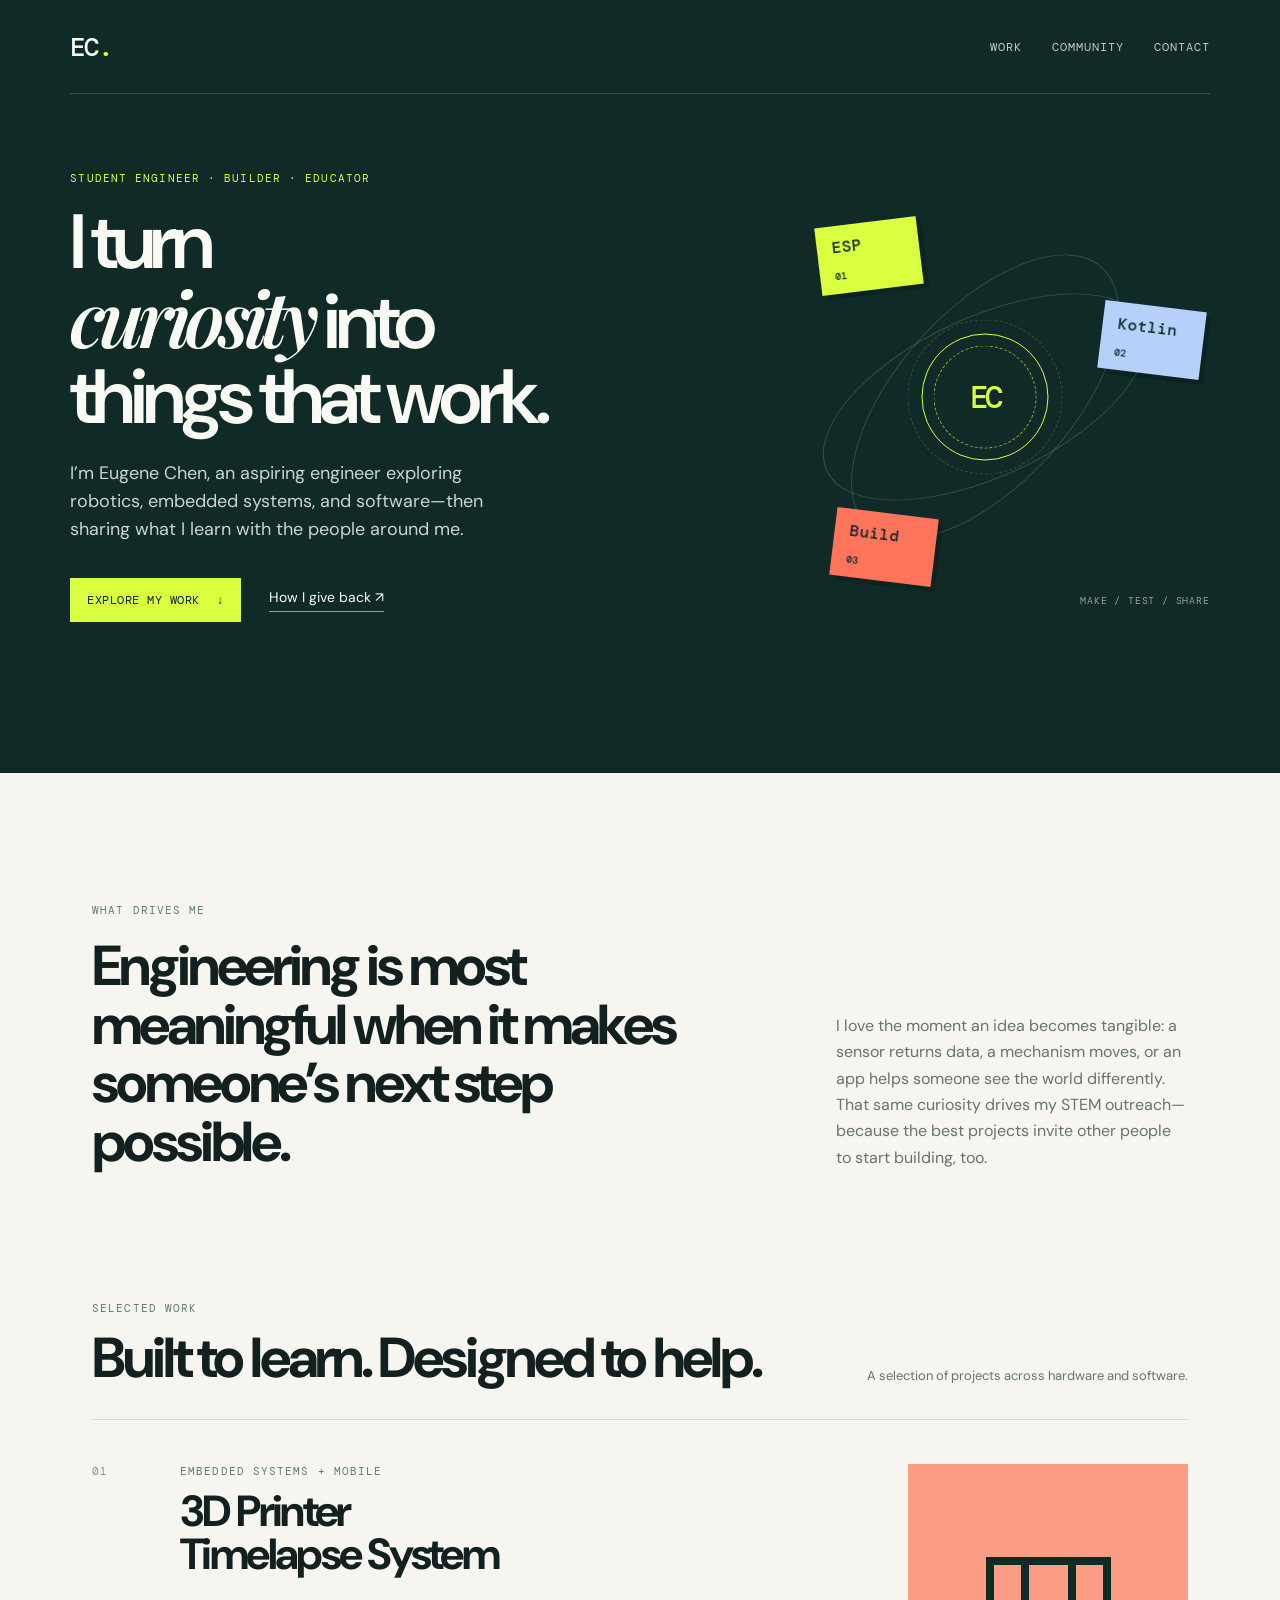
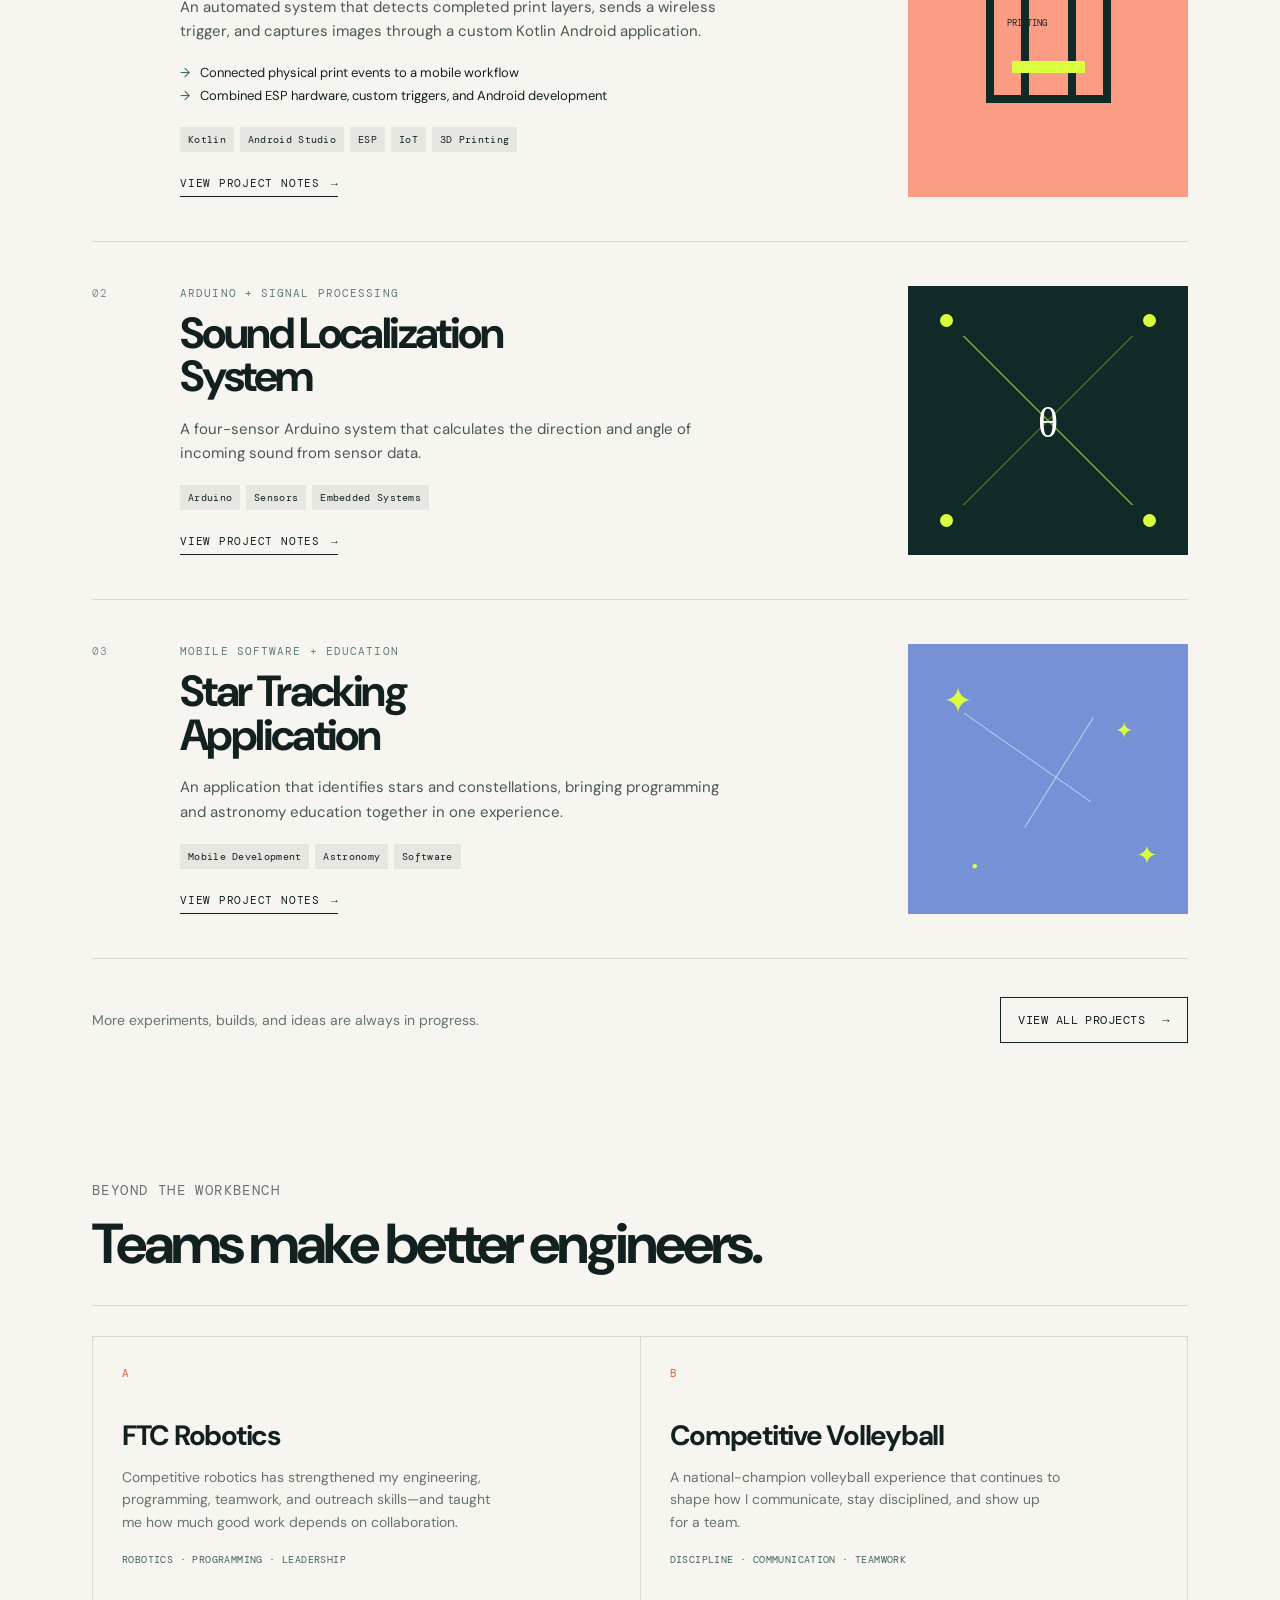
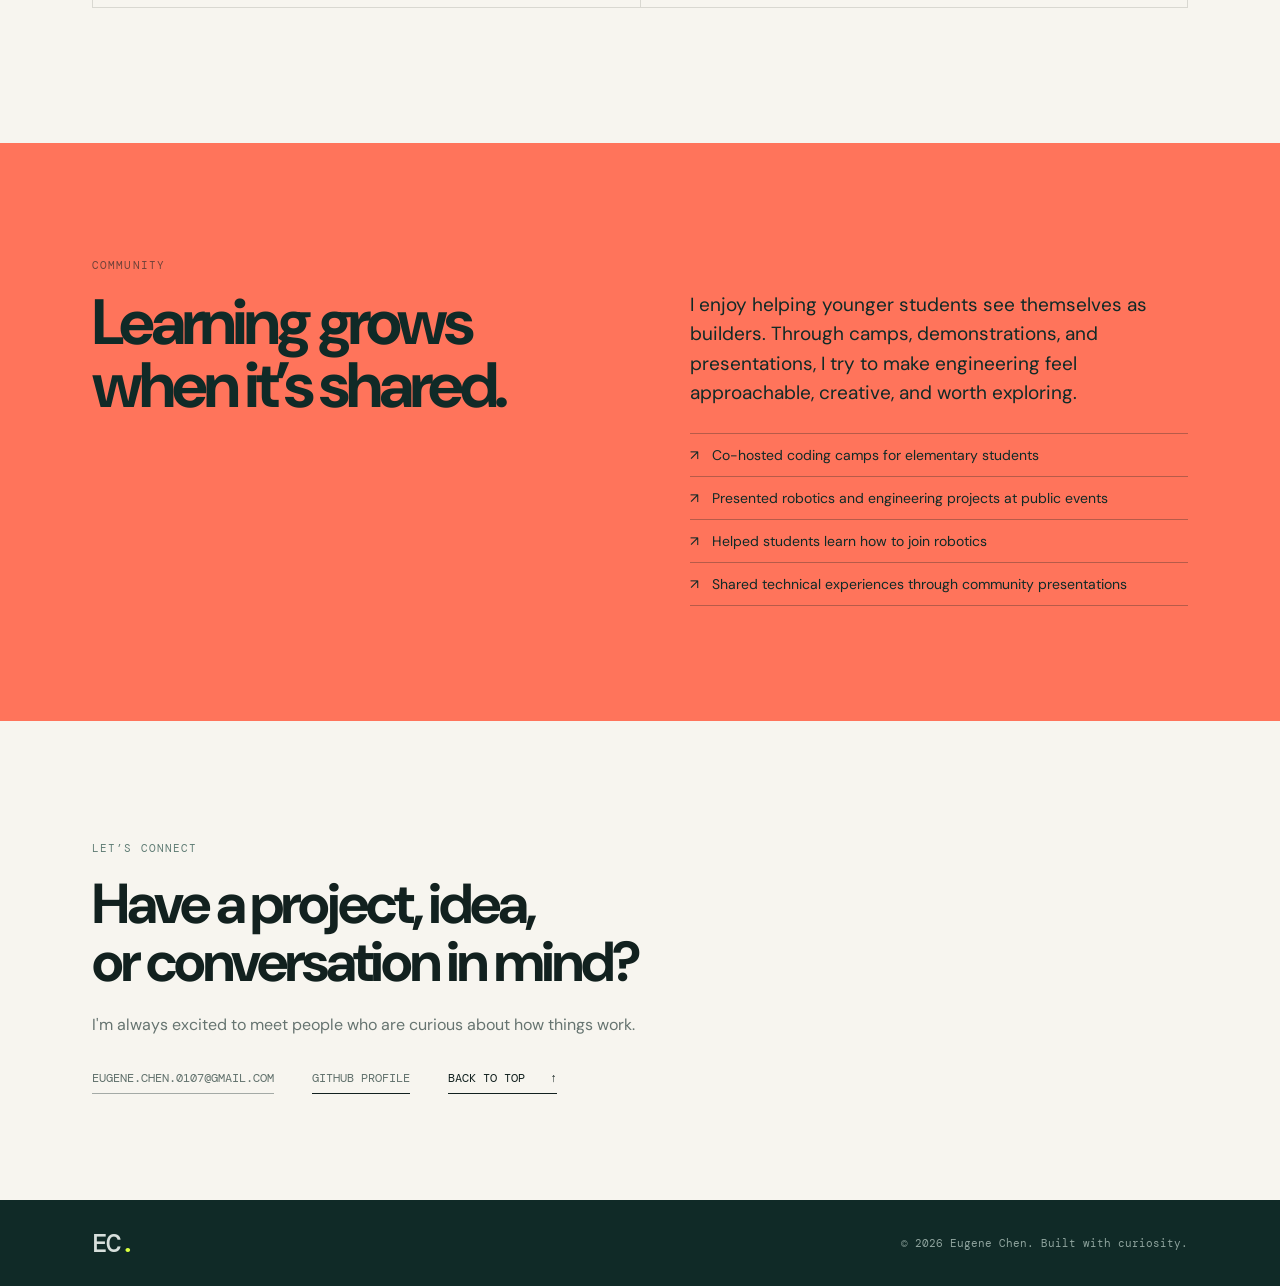
==== index.html @ a7173c57 "Initial Commit" ====
<!DOCTYPE html>
<html lang="en">
<head>
  <meta charset="UTF-8">
  <meta name="viewport" content="width=device-width, initial-scale=1.0">
  <meta name="description" content="Eugene Chen is a student engineer building at the intersection of robotics, embedded systems, and education.">
  <title>Eugene Chen — Student Engineer</title>
  <link rel="stylesheet" href="style.css">
</head>
<body>
  <div class="scroll-progress" aria-hidden="true"></div>
  <div class="site-shell">
    <header class="hero" id="top">
      <nav class="nav" aria-label="Primary navigation">
        <a class="wordmark" href="#top" aria-label="Eugene Chen home">EC<span>.</span></a>
        <div class="nav-links">
          <a href="#work">Work</a>
          <a href="#community">Community</a>
          <a href="#contact">Contact</a>
        </div>
      </nav>

      <div class="hero-grid">
        <div class="hero-copy">
          <p class="eyebrow">Student engineer · Builder · Educator</p>
          <h1>I turn<br><em>curiosity</em> into<br>things that work.</h1>
          <p class="intro">I’m Eugene Chen, an aspiring engineer exploring robotics, embedded systems, and software—then sharing what I learn with the people around me.</p>
          <div class="hero-actions">
            <a class="button button-primary" href="#work">Explore my work <span aria-hidden="true">↓</span></a>
            <a class="text-link" href="#community">How I give back <span aria-hidden="true">↗</span></a>
          </div>
        </div>
        <div class="hero-art" aria-hidden="true">
          <div class="orbit orbit-one"></div><div class="orbit orbit-two"></div>
          <div class="art-card card-a">ESP<br><small>01</small></div>
          <div class="art-card card-b">Kotlin<br><small>02</small></div>
          <div class="art-card card-c">Build<br><small>03</small></div>
          <div class="art-core"><span>EC</span></div>
          <p class="art-label">MAKE / TEST / SHARE</p>
        </div>
      </div>
    </header>

    <main>
      <section class="statement section-wrap">
        <p class="section-kicker">What drives me</p>
        <div class="statement-grid">
          <h2>Engineering is most meaningful when it makes someone’s next step possible.</h2>
          <p>I love the moment an idea becomes tangible: a sensor returns data, a mechanism moves, or an app helps someone see the world differently. That same curiosity drives my STEM outreach—because the best projects invite other people to start building, too.</p>
        </div>
      </section>

      <section class="work section-wrap" id="work">
        <div class="section-heading">
          <div><p class="section-kicker">Selected work</p><h2>Built to learn. Designed to help.</h2></div>
          <p class="section-note">A selection of projects across hardware and software.</p>
        </div>

        <div class="project-list">
          <article class="project project-featured">
            <div class="project-number">01</div>
            <div class="project-content">
              <p class="project-type">Embedded systems + mobile</p>
              <h3>3D Printer<br>Timelapse System</h3>
              <p class="project-description">An automated system that detects completed print layers, sends a wireless trigger, and captures images through a custom Kotlin Android application.</p>
              <ul class="project-points">
                <li>Connected physical print events to a mobile workflow</li>
                <li>Combined ESP hardware, custom triggers, and Android development</li>
              </ul>
              <div class="tags"><span>Kotlin</span><span>Android Studio</span><span>ESP</span><span>IoT</span><span>3D Printing</span></div>
              <a class="project-link" href="printer-timelapse.html">View project notes <span aria-hidden="true">→</span></a>
            </div>
            <div class="project-visual printer-visual" aria-hidden="true"><div class="printer-frame"><i></i><i></i><b></b><span>PRINTING</span></div></div>
          </article>

          <article class="project project-split">
            <div class="project-number">02</div>
            <div class="project-content">
              <p class="project-type">Arduino + signal processing</p>
              <h3>Sound Localization<br>System</h3>
              <p class="project-description">A four-sensor Arduino system that calculates the direction and angle of incoming sound from sensor data.</p>
              <div class="tags"><span>Arduino</span><span>Sensors</span><span>Embedded Systems</span></div>
              <a class="project-link" href="sound-localization.html">View project notes <span aria-hidden="true">→</span></a>
            </div>
            <div class="project-visual sound-visual" aria-hidden="true"><div class="sound-dot d1"></div><div class="sound-dot d2"></div><div class="sound-dot d3"></div><div class="sound-dot d4"></div><div class="sound-lines"></div><b>θ</b></div>
          </article>

          <article class="project project-split">
            <div class="project-number">03</div>
            <div class="project-content">
              <p class="project-type">Mobile software + education</p>
              <h3>Star Tracking<br>Application</h3>
              <p class="project-description">An application that identifies stars and constellations, bringing programming and astronomy education together in one experience.</p>
              <div class="tags"><span>Mobile Development</span><span>Astronomy</span><span>Software</span></div>
              <a class="project-link" href="star-tracking.html">View project notes <span aria-hidden="true">→</span></a>
            </div>
            <div class="project-visual star-visual" aria-hidden="true"><span>✦</span><span>✦</span><span>·</span><span>✦</span><i></i><i></i></div>
          </article>
        </div>
        <div class="projects-cta">
          <p>More experiments, builds, and ideas are always in progress.</p>
          <a class="button button-outline" href="projects.html">View all projects <span aria-hidden="true">→</span></a>
        </div>
      </section>

      <section class="experience section-wrap">
        <div class="section-heading"><div><p class="section-kicker">Beyond the workbench</p><h2>Teams make better engineers.</h2></div></div>
        <div class="experience-grid">
          <article><p class="experience-index">A</p><h3>FTC Robotics</h3><p>Competitive robotics has strengthened my engineering, programming, teamwork, and outreach skills—and taught me how much good work depends on collaboration.</p><span>Robotics · Programming · Leadership</span></article>
          <article><p class="experience-index">B</p><h3>Competitive Volleyball</h3><p>A national-champion volleyball experience that continues to shape how I communicate, stay disciplined, and show up for a team.</p><span>Discipline · Communication · Teamwork</span></article>
        </div>
      </section>

      <section class="community" id="community">
        <div class="section-wrap community-grid">
          <div><p class="section-kicker light">Community</p><h2>Learning grows<br>when it’s shared.</h2></div>
          <div class="community-copy"><p>I enjoy helping younger students see themselves as builders. Through camps, demonstrations, and presentations, I try to make engineering feel approachable, creative, and worth exploring.</p><ul>
            <li>Co-hosted coding camps for elementary students</li>
            <li>Presented robotics and engineering projects at public events</li>
            <li>Helped students learn how to join robotics</li>
            <li>Shared technical experiences through community presentations</li></ul></div>
        </div>
      </section>

      <section class="contact section-wrap" id="contact">
        <p class="section-kicker">Let’s connect</p>
        <h2>Have a project, idea,<br>or conversation in mind?</h2>
        <p>I'm always excited to meet people who are curious about how things work.</p>
        <!-- <div class="contact-links"><span class="contact-pending">eugene.chen.0107@gmail.com</span><span class="contact-pending"><a href="https://github.com/eugene-chen-0107" target="_blank" rel="noopener noreferrer">GitHub Profile</a></span><a href="#top">Back to top <span>↑</span></a></div> -->
         <div class="contact-links"><span class="contact-pending">eugene.chen.0107@gmail.com</span><span class="contact-pending"><a href="https://github.com/eugene-chen-0107" target="_blank" rel="noopener noreferrer">GitHub Profile</a></span><a href="#top">Back to top <span>↑</span></a></div>
        <!-- <p class="contact-note">Add your email address and GitHub links here before publishing.</p> -->
      </section>
    </main>
    <footer><a class="wordmark" href="#top">EC<span>.</span></a><p>© 2026 Eugene Chen. Built with curiosity.</p></footer>
  </div>
  <script>
    (() => {
      const reducedMotion = window.matchMedia('(prefers-reduced-motion: reduce)');
      const revealTargets = document.querySelectorAll('.statement-grid, .section-heading, .project, .experience-grid article, .community-grid, .contact');

      revealTargets.forEach((element, index) => {
        element.classList.add('reveal');
        element.style.setProperty('--reveal-delay', `${Math.min(index % 3, 2) * 85}ms`);
      });

      const revealAll = () => revealTargets.forEach(element => element.classList.add('is-visible'));
      if (reducedMotion.matches || !('IntersectionObserver' in window)) {
        revealAll();
      } else {
        const observer = new IntersectionObserver((entries, currentObserver) => {
          entries.forEach(entry => {
            if (entry.isIntersecting) {
              entry.target.classList.add('is-visible');
              currentObserver.unobserve(entry.target);
            }
          });
        }, { threshold: 0.12, rootMargin: '0px 0px -40px' });
        revealTargets.forEach(element => observer.observe(element));
      }

      const progress = document.querySelector('.scroll-progress');
      const updateProgress = () => {
        const scrollable = document.documentElement.scrollHeight - window.innerHeight;
        progress.style.transform = `scaleX(${scrollable > 0 ? window.scrollY / scrollable : 0})`;
      };
      updateProgress();
      window.addEventListener('scroll', updateProgress, { passive: true });
      window.addEventListener('resize', updateProgress);
    })();
  </script>
</body>
</html>
---- style.css ----
@import url('https://fonts.googleapis.com/css2?family=DM+Mono:wght@400;500&family=DM+Sans:opsz,wght@9..40,400;9..40,500;9..40,600;9..40,700&family=Playfair+Display:ital,wght@0,600;0,700;1,600;1,700&display=swap');

:root { --ink:#12211f; --muted:#667470; --paper:#f7f5ef; --acid:#d9ff3f; --coral:#ff745b; --line:#d9d8d1; --dark:#102a27; --sans:'DM Sans',Arial,sans-serif; --mono:'DM Mono',monospace; --serif:'Playfair Display',Georgia,serif; }
* { box-sizing:border-box; } html { scroll-behavior:smooth; } body { margin:0; background:var(--paper); color:var(--ink); font-family:var(--sans); } a { color:inherit; text-decoration:none; } ::selection { background:var(--acid); color:var(--dark); }
.section-wrap { max-width:1160px; margin:0 auto; padding-left:32px; padding-right:32px; } .hero { min-height:720px; padding:0 5.5vw 74px; background:var(--dark); color:#f9faf4; overflow:hidden; } .nav { height:94px; display:flex; align-items:center; justify-content:space-between; max-width:1340px; margin:auto; border-bottom:1px solid rgba(255,255,255,.18); } .wordmark { font:500 26px var(--mono); letter-spacing:-2px; } .wordmark span { color:var(--acid); } .nav-links { display:flex; gap:30px; font:12px var(--mono); text-transform:uppercase; letter-spacing:.08em; } .nav-links a { opacity:.76; transition:opacity .2s; } .nav-links a:hover { opacity:1; }
.hero-grid { max-width:1160px; margin:0 auto; display:grid; grid-template-columns:1.08fr .92fr; align-items:center; min-height:605px; gap:30px; }.eyebrow,.section-kicker,.project-type { font:11px var(--mono); letter-spacing:.1em; text-transform:uppercase; color:#607d75; margin:0 0 20px; } .hero .eyebrow { color:var(--acid); } h1,h2,h3,p { margin-top:0; } h1 { font-size:clamp(55px,6vw,87px); line-height:.97; letter-spacing:-.065em; margin:0 0 26px; font-weight:600; } h1 em { font-family:var(--serif); font-weight:600; letter-spacing:-.08em; } .intro { max-width:465px; font-size:18px; line-height:1.55; color:#cbd5d1; } .hero-actions { display:flex; align-items:center; gap:28px; margin-top:34px; }.button { display:inline-flex; align-items:center; gap:17px; padding:14px 17px; font:12px var(--mono); text-transform:uppercase; letter-spacing:.04em; }.button-primary { color:var(--dark); background:var(--acid); }.text-link { font-size:14px; border-bottom:1px solid rgba(255,255,255,.55); padding-bottom:5px; }
.hero-art { height:440px; position:relative; max-width:450px; width:100%; margin-left:auto; }.art-core { position:absolute; left:50%; top:50%; width:127px; height:127px; transform:translate(-50%,-50%); border:1px solid var(--acid); display:grid; place-items:center; border-radius:50%; background:var(--dark); z-index:2; }.art-core:before,.art-core:after { content:''; position:absolute; border-radius:50%; inset:11px; border:1px dashed rgba(217,255,63,.65); }.art-core:after { inset:-15px; border-color:rgba(217,255,63,.2); }.art-core span { color:var(--acid); font:500 31px var(--mono); letter-spacing:-4px; }.orbit { position:absolute; left:50%; top:50%; border:1px solid rgba(255,255,255,.16); border-radius:50%; transform:translate(-50%,-50%) rotate(-25deg); }.orbit-one { width:350px; height:160px; }.orbit-two { width:175px; height:350px; transform:translate(-50%,-50%) rotate(42deg); }.art-card { position:absolute; padding:14px 15px 12px; min-width:102px; color:var(--dark); font:500 16px var(--mono); line-height:1; box-shadow:5px 5px 0 rgba(0,0,0,.15); z-index:3; }.art-card small { display:block; font-size:10px; margin-top:16px; }.card-a { background:var(--acid); top:45px; left:58px; transform:rotate(-7deg); }.card-b { background:#b6d0fb; right:7px; top:129px; transform:rotate(7deg); }.card-c { background:var(--coral); left:73px; bottom:36px; transform:rotate(7deg); }.art-label { position:absolute; bottom:0; right:0; font:10px var(--mono); letter-spacing:.08em; color:#90a39e; }
.statement { padding-top:130px; padding-bottom:130px; }.statement-grid { display:grid; grid-template-columns:1.3fr .7fr; gap:90px; align-items:end; }.statement h2,.section-heading h2,.contact h2 { font-size:clamp(35px,4.4vw,59px); line-height:1.04; letter-spacing:-.055em; margin:0; }.statement-grid > p { margin:0; color:var(--muted); font-size:16px; line-height:1.65; }
.work { padding-bottom:136px; }.section-heading { display:flex; justify-content:space-between; align-items:end; gap:25px; padding-bottom:31px; border-bottom:1px solid var(--line); }.section-heading .section-kicker { margin-bottom:14px; }.section-note { margin:0 0 4px; font-size:13px; color:var(--muted); }.project-list { border-bottom:1px solid var(--line); }.project { display:grid; grid-template-columns:64px 1fr 280px; gap:24px; border-top:1px solid var(--line); padding:44px 0; }.project:first-child { border-top:0; }.project-number,.experience-index { font:11px var(--mono); color:#87928e; letter-spacing:.08em; }.project h3 { font-size:clamp(28px,3.4vw,45px); letter-spacing:-.06em; line-height:1; margin-bottom:18px; }.project-type { margin-bottom:12px; }.project-description { max-width:540px; color:#4a5954; font-size:15px; line-height:1.62; }.project-points { padding:0; list-style:none; font-size:13px; line-height:1.7; margin:19px 0; }.project-points li:before { content:'→'; color:#2f6a5c; margin-right:10px; }.tags { display:flex; flex-wrap:wrap; gap:6px; margin-top:20px; }.tags span { font:10px var(--mono); letter-spacing:.03em; padding:6px 8px; background:#e6e7e0; }.project-visual { min-height:220px; position:relative; overflow:hidden; background:#e3e5dc; }.printer-visual { background:#fb9d84; display:grid; place-items:center; }.printer-frame { height:146px; width:125px; border:8px solid var(--dark); position:relative; }.printer-frame i { position:absolute; top:-8px; width:8px; height:142px; background:var(--dark); }.printer-frame i:first-child { left:27px; }.printer-frame i:nth-child(2) { right:27px; }.printer-frame b { position:absolute; left:18px; right:18px; bottom:22px; height:12px; background:var(--acid); }.printer-frame span { position:absolute; top:52px; left:13px; font:9px var(--mono); color:var(--dark); }.sound-visual { background:var(--dark); }.sound-dot { position:absolute; width:13px; height:13px; border-radius:50%; background:var(--acid); }.d1{top:28px;left:32px}.d2{top:28px;right:32px}.d3{bottom:28px;left:32px}.d4{bottom:28px;right:32px}.sound-lines { position:absolute; inset:50px; background:linear-gradient(45deg,transparent 49.5%,rgba(217,255,63,.7) 50%,transparent 50.5%),linear-gradient(-45deg,transparent 49.5%,rgba(217,255,63,.35) 50%,transparent 50.5%); }.sound-visual b { position:absolute; inset:0; display:grid; place-items:center; font:42px var(--serif); color:#fff; }.star-visual { background:#7691d5; }.star-visual span { position:absolute; color:var(--acid); font:36px var(--serif); }.star-visual span:nth-child(1){top:30px;left:35px}.star-visual span:nth-child(2){top:70px;right:55px;font-size:22px}.star-visual span:nth-child(3){bottom:29px;left:62px}.star-visual span:nth-child(4){right:30px;bottom:43px;font-size:26px}.star-visual i { position:absolute; height:1px; background:rgba(255,255,255,.5); transform:rotate(35deg); width:155px; top:113px; left:42px; }.star-visual i:last-child{transform:rotate(-58deg);width:130px;top:128px;left:86px;}
.experience { padding-bottom:135px; }.experience-grid { display:grid; grid-template-columns:1fr 1fr; gap:1px; margin-top:30px; background:var(--line); border:1px solid var(--line); }.experience-grid article { background:var(--paper); min-height:270px; padding:29px; }.experience-index { color:#da624e; }.experience h3 { font-size:28px; letter-spacing:-.045em; margin:37px 0 12px; }.experience p:not(.experience-index) { font-size:14px; line-height:1.6; color:var(--muted); max-width:390px; }.experience-grid span { font:10px var(--mono); color:#47615a; text-transform:uppercase; letter-spacing:.04em; }
.project-link { display:inline-flex; align-items:center; gap:11px; margin-top:24px; padding-bottom:6px; border-bottom:1px solid var(--ink); font:11px var(--mono); letter-spacing:.07em; text-transform:uppercase; transition:color .2s ease,border-color .2s ease,gap .2s ease; }.project-link:hover { color:#2f6a5c; border-color:#2f6a5c; gap:16px; }
.projects-cta { padding:38px 0 0; display:flex; align-items:center; justify-content:space-between; gap:25px; }.projects-cta p { margin:0; color:var(--muted); font-size:14px; }.button-outline { color:var(--ink); border:1px solid var(--ink); transition:background-color .2s ease,color .2s ease,transform .2s ease; }.button-outline:hover { color:var(--dark); background:var(--acid); transform:translateY(-3px); }
.projects-hero { padding:0 5.5vw 74px; background:var(--dark); color:#f9faf4; }.projects-hero-copy { max-width:1160px; margin:0 auto; padding:105px 32px 42px; }.projects-hero-copy h1 { margin-bottom:24px; }.projects-hero-copy > p:last-child { max-width:500px; color:#cbd5d1; font-size:18px; line-height:1.55; }.projects-page { padding-top:100px; padding-bottom:120px; }.projects-page-heading { display:flex; justify-content:space-between; align-items:center; padding-bottom:24px; border-bottom:1px solid var(--line); }.projects-page-heading p { margin:0; font:11px var(--mono); color:var(--muted); text-transform:uppercase; letter-spacing:.07em; }.projects-page-heading .section-kicker { color:#607d75; }.archive-list { border-bottom:1px solid var(--line); }.archive-project { display:grid; grid-template-columns:64px 1fr auto; gap:24px; align-items:center; padding:35px 0; border-top:1px solid var(--line); transition:padding .2s ease; }.archive-project:first-child { border-top:0; }.archive-number { align-self:start; padding-top:3px; font:11px var(--mono); color:#87928e; }.archive-project .project-type { margin-bottom:9px; }.archive-project h2 { margin:0 0 9px; font-size:clamp(25px,3.2vw,40px); letter-spacing:-.055em; line-height:1.05; }.archive-project div > p:last-child { margin:0; color:var(--muted); font-size:14px; }.archive-arrow { font:30px var(--serif); transition:transform .2s ease; }.archive-project:hover { padding-left:10px; }.archive-project:hover .archive-arrow { transform:translateX(7px); }.projects-coming { margin-top:58px; padding:35px; background:var(--acid); max-width:560px; }.projects-coming .section-kicker { color:#35524b; margin-bottom:13px; }.projects-coming h2 { margin:0 0 12px; font-size:32px; letter-spacing:-.05em; }.projects-coming p:last-child { margin:0; color:#36514a; }
.case-study { max-width:1000px; padding-top:52px; padding-bottom:110px; }.back-link { display:inline-block; margin-bottom:80px; font:11px var(--mono); letter-spacing:.07em; text-transform:uppercase; color:#47615a; transition:transform .2s ease,color .2s ease; }.back-link:hover { color:var(--ink); transform:translateX(-4px); }.case-study h1 { max-width:800px; color:var(--dark); }.case-intro { max-width:640px; margin-bottom:46px; color:var(--muted); font-size:clamp(18px,2vw,23px); line-height:1.5; }.case-visual { min-height:330px; margin:0 0 92px; display:grid; place-items:center; overflow:hidden; position:relative; }.case-grid { display:grid; grid-template-columns:.8fr 1.2fr; gap:70px; padding:37px 0; border-top:1px solid var(--line); }.case-grid:last-of-type { border-bottom:1px solid var(--line); margin-bottom:26px; }.case-grid h2 { margin:0; font-size:clamp(27px,3vw,40px); line-height:1.04; letter-spacing:-.05em; }.case-grid p:last-child { margin:0; max-width:530px; color:var(--muted); font-size:16px; line-height:1.65; }
.community { background:var(--coral); color:var(--dark); padding:115px 0; }.community-grid { display:grid; grid-template-columns:1fr 1fr; gap:100px; }.light { color:#714239; }.community h2 { font-size:clamp(43px,5vw,67px); line-height:.98; letter-spacing:-.065em; margin:0; }.community-copy { padding-top:32px; }.community-copy > p { font-size:19px; line-height:1.55; margin-bottom:25px; }.community-copy ul { list-style:none; padding:0; margin:0; border-top:1px solid rgba(18,33,31,.3); }.community-copy li { padding:12px 0 12px 22px; position:relative; font-size:14px; border-bottom:1px solid rgba(18,33,31,.3); }.community-copy li:before { content:'↗'; position:absolute; left:0; }
.contact { padding-top:120px; padding-bottom:106px; }.contact h2 { margin:0 0 22px; }.contact > p:not(.section-kicker):not(.contact-note) { color:var(--muted); font-size:16px; }.contact-links { display:flex; gap:38px; margin-top:35px; }.contact-links a { font:12px var(--mono); text-transform:uppercase; border-bottom:1px solid var(--ink); padding-bottom:7px; }.contact-links span { margin-left:18px; }.contact-note { margin-top:45px !important; font:11px var(--mono); color:#8a918d !important; } footer { background:var(--dark); color:#d7dfdc; padding:26px max(32px,calc((100vw - 1096px)/2)); display:flex; justify-content:space-between; align-items:center; } footer p { margin:0; font:11px var(--mono); color:#8fa49e; }
 .contact-pending { font:12px var(--mono); text-transform:uppercase; color:#61716c; border-bottom:1px solid #a4aaa6; padding-bottom:7px; }.contact-links span.contact-pending { margin-left:0; }
@media (max-width:760px) { .hero { padding:0 24px 50px; min-height:0; }.nav { height:76px; }.nav-links { gap:15px; font-size:10px; }.hero-grid { grid-template-columns:1fr; padding-top:63px; }.hero-art { height:310px; max-width:355px; margin:10px auto 0; transform:scale(.82); transform-origin:top center; margin-bottom:-55px; }.statement,.work,.experience,.contact { padding-top:75px; padding-bottom:75px; }.section-wrap { padding-left:24px; padding-right:24px; }.statement-grid,.community-grid { grid-template-columns:1fr; gap:28px; }.section-heading { align-items:start; flex-direction:column; }.project { grid-template-columns:34px 1fr; padding:32px 0; gap:11px; }.project-visual { grid-column:2; min-height:175px; margin-top:5px; }.project h3 { font-size:35px; }.experience-grid { grid-template-columns:1fr; }.community { padding:76px 0; }.community-copy { padding-top:0; }.contact-links { gap:20px; flex-wrap:wrap; } footer { padding:22px 24px; }.intro { font-size:16px; } }
@media (max-width:760px) { .projects-cta { align-items:flex-start; flex-direction:column; }.projects-hero { padding:0 24px 48px; }.projects-hero-copy { padding:66px 0 16px; }.projects-page { padding-top:70px; padding-bottom:75px; }.archive-project { grid-template-columns:34px 1fr auto; gap:11px; padding:27px 0; }.archive-project h2 { font-size:28px; }.archive-arrow { font-size:24px; }.projects-coming { margin-top:42px; padding:27px; } }

/* Gentle movement and tactile feedback */
.scroll-progress { position:fixed; z-index:20; inset:0 auto auto 0; width:100%; height:3px; background:var(--acid); transform:scaleX(0); transform-origin:left; pointer-events:none; }
.reveal { opacity:0; transform:translateY(26px); transition:opacity .7s ease,transform .7s cubic-bezier(.22,1,.36,1); transition-delay:var(--reveal-delay,0ms); }.reveal.is-visible { opacity:1; transform:none; }
.hero-copy { animation:rise-in .8s cubic-bezier(.22,1,.36,1) both; }.hero-art { animation:rise-in .9s .12s cubic-bezier(.22,1,.36,1) both; }.art-core { animation:soft-pulse 4s ease-in-out infinite; }.orbit-one { animation:orbit-one-drift 12s linear infinite; }.orbit-two { animation:orbit-two-drift 16s linear infinite reverse; }
.button-primary,.project-visual,.experience-grid article,.community-copy li,.tags span,.project h3 { transition:transform .25s ease,box-shadow .25s ease,background-color .25s ease,color .25s ease; }.button-primary:hover { transform:translateY(-3px); box-shadow:5px 5px 0 rgba(217,255,63,.25); }.text-link:hover,.contact-links a:hover { color:var(--acid); border-color:var(--acid); }.project:hover .project-visual { transform:translateY(-5px) rotate(.6deg); box-shadow:8px 10px 0 rgba(18,33,31,.13); }.project:hover h3 { color:#2f6a5c; }.experience-grid article:hover { transform:translateY(-5px); box-shadow:0 11px 20px rgba(18,33,31,.08); position:relative; z-index:1; }.community-copy li:hover { padding-left:28px; background:rgba(255,255,255,.1); }.tags span:hover { background:var(--acid); transform:translateY(-2px); }
@keyframes rise-in { from { opacity:0; transform:translateY(22px); } to { opacity:1; transform:none; } } @keyframes soft-pulse { 50% { box-shadow:0 0 0 13px rgba(217,255,63,.055); } } @keyframes orbit-one-drift { from { transform:translate(-50%,-50%) rotate(-25deg); } to { transform:translate(-50%,-50%) rotate(335deg); } } @keyframes orbit-two-drift { from { transform:translate(-50%,-50%) rotate(42deg); } to { transform:translate(-50%,-50%) rotate(402deg); } }
@media (prefers-reduced-motion: reduce) { html { scroll-behavior:auto; }.reveal,.reveal.is-visible { opacity:1; transform:none; transition:none; }.hero-copy,.hero-art,.art-core,.orbit-one,.orbit-two { animation:none; }.button-primary,.project-visual,.experience-grid article,.community-copy li,.tags span { transition:none; } }
@media (max-width:760px) { .case-study { padding-top:32px; padding-bottom:72px; }.back-link { margin-bottom:58px; }.case-visual { min-height:230px; margin-bottom:58px; }.case-grid { grid-template-columns:1fr; gap:21px; padding:29px 0; } }
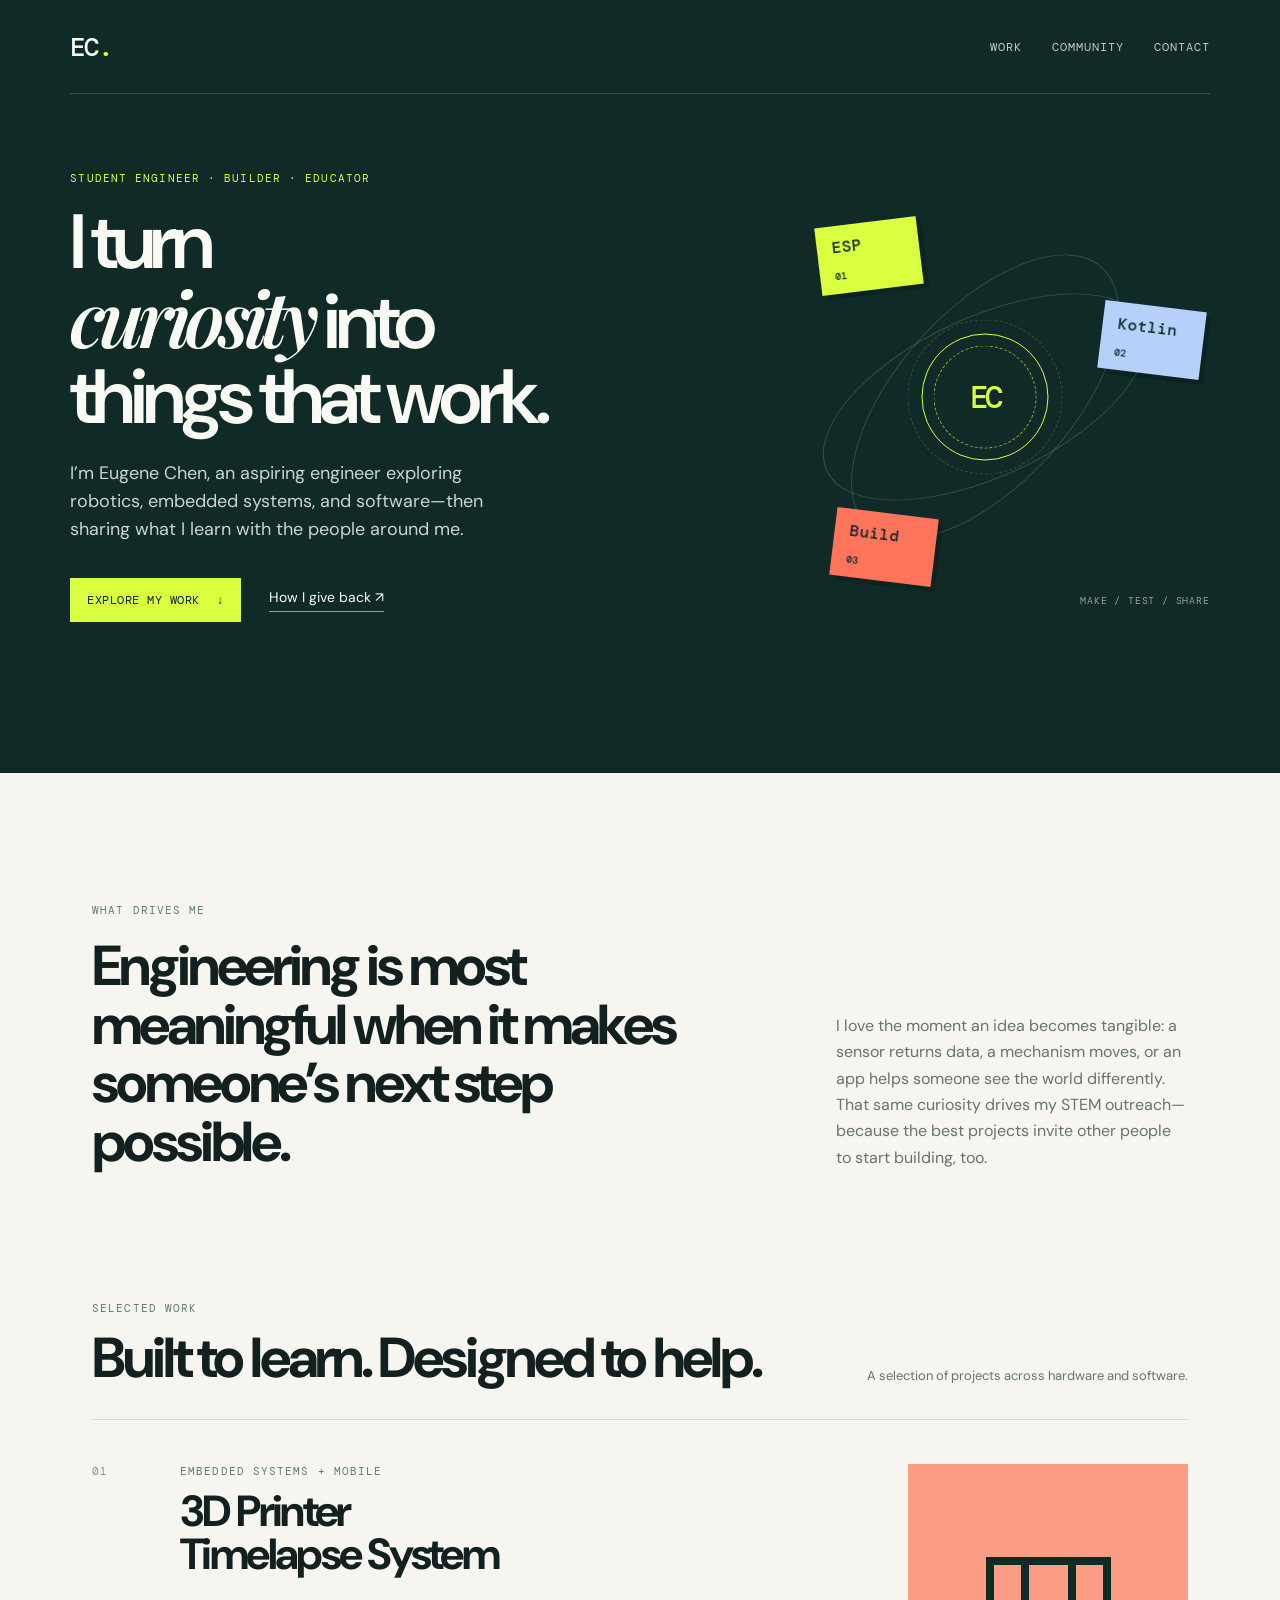
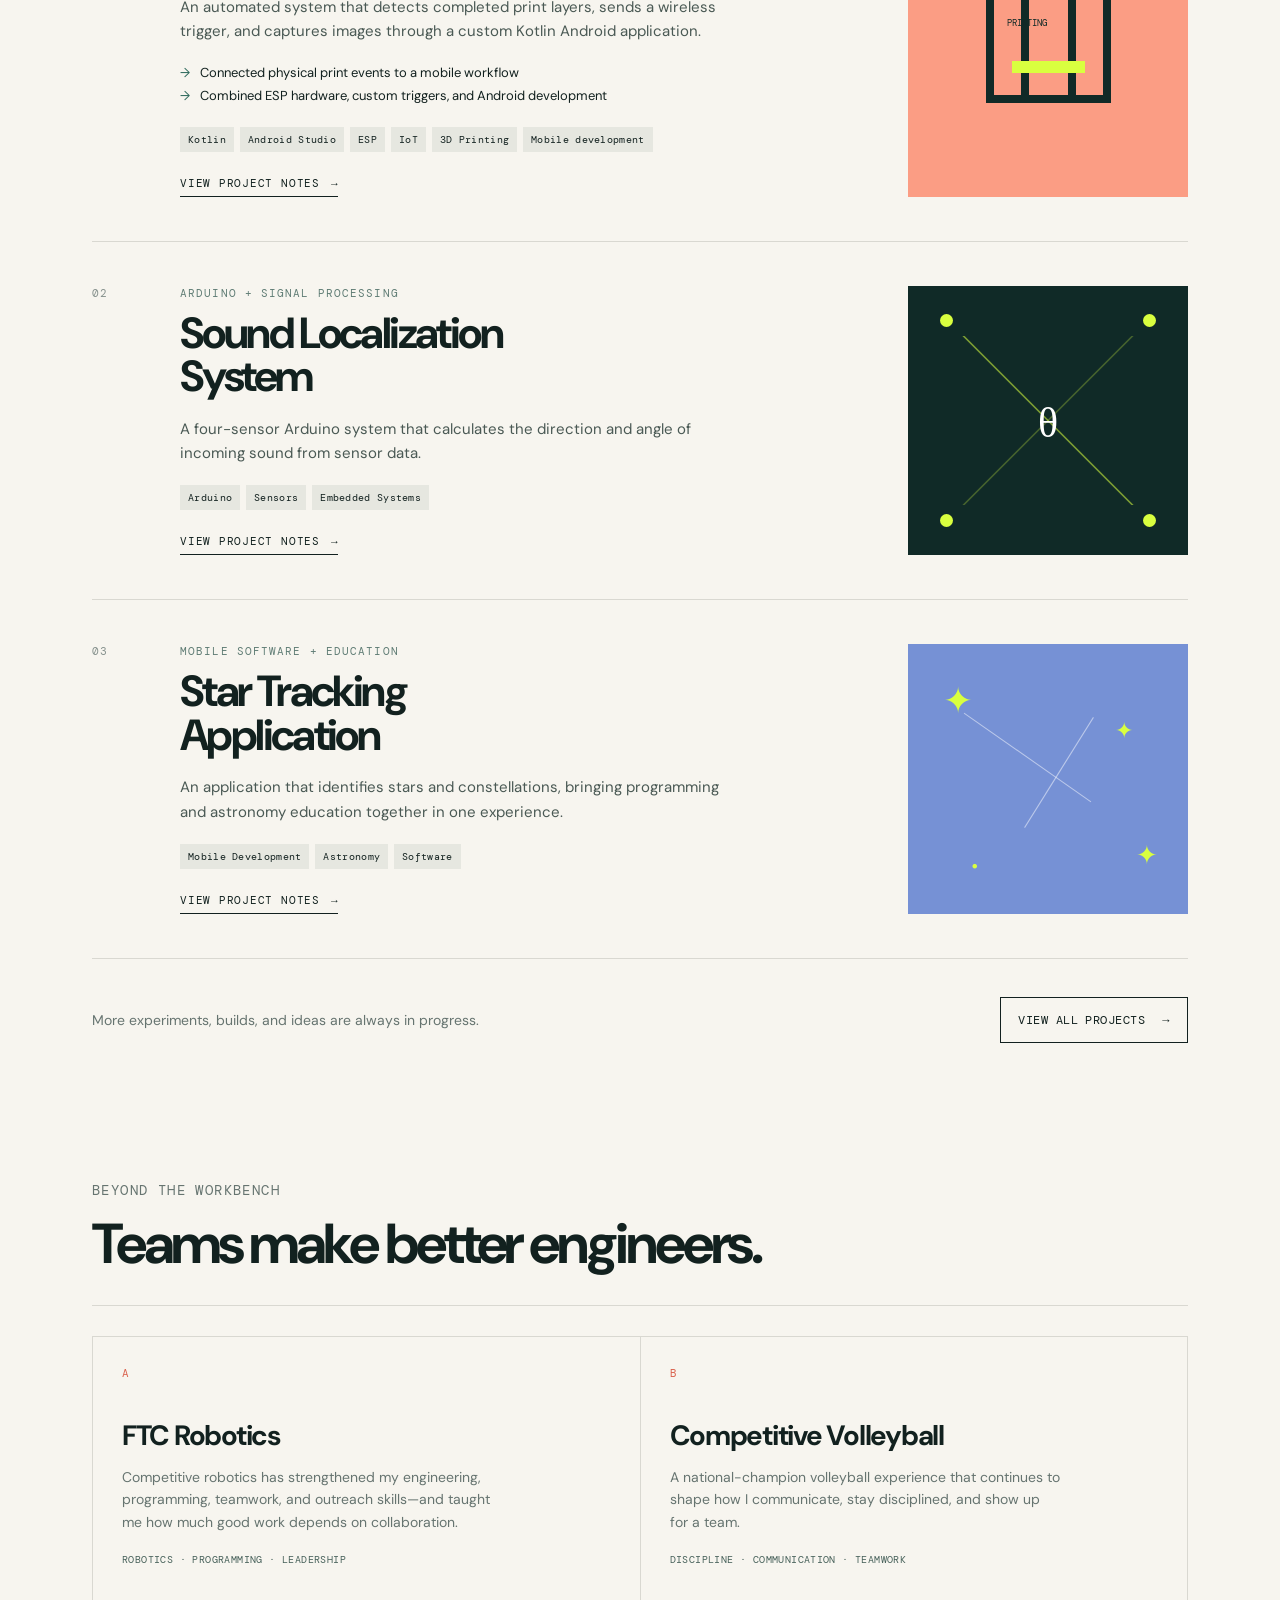
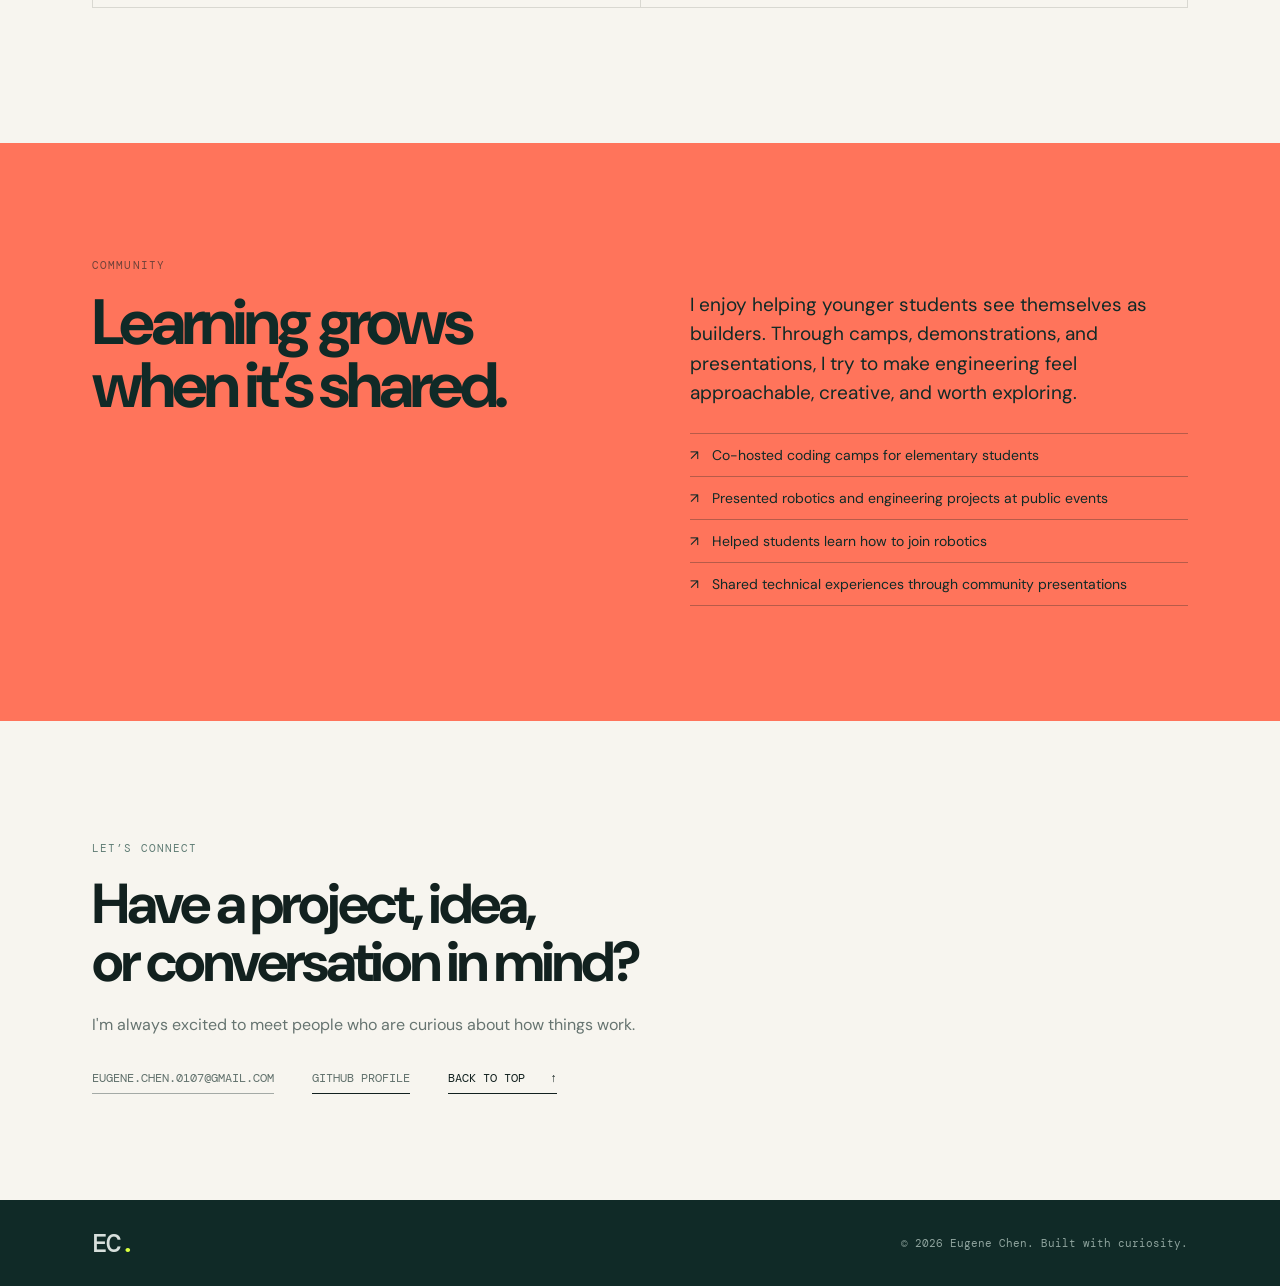
==== commit da778637: "Added new page for Sheet music to Tabs application" ====
--- a/index.html
+++ b/index.html
@@ -1,12 +1,15 @@
 <!DOCTYPE html>
 <html lang="en">
+
 <head>
   <meta charset="UTF-8">
   <meta name="viewport" content="width=device-width, initial-scale=1.0">
-  <meta name="description" content="Eugene Chen is a student engineer building at the intersection of robotics, embedded systems, and education.">
+  <meta name="description"
+    content="Eugene Chen is a student engineer building at the intersection of robotics, embedded systems, and education.">
   <title>Eugene Chen — Student Engineer</title>
   <link rel="stylesheet" href="style.css">
 </head>
+
 <body>
   <div class="scroll-progress" aria-hidden="true"></div>
   <div class="site-shell">
@@ -24,14 +27,16 @@
         <div class="hero-copy">
           <p class="eyebrow">Student engineer · Builder · Educator</p>
           <h1>I turn<br><em>curiosity</em> into<br>things that work.</h1>
-          <p class="intro">I’m Eugene Chen, an aspiring engineer exploring robotics, embedded systems, and software—then sharing what I learn with the people around me.</p>
+          <p class="intro">I’m Eugene Chen, an aspiring engineer exploring robotics, embedded systems, and software—then
+            sharing what I learn with the people around me.</p>
           <div class="hero-actions">
             <a class="button button-primary" href="#work">Explore my work <span aria-hidden="true">↓</span></a>
             <a class="text-link" href="#community">How I give back <span aria-hidden="true">↗</span></a>
           </div>
         </div>
         <div class="hero-art" aria-hidden="true">
-          <div class="orbit orbit-one"></div><div class="orbit orbit-two"></div>
+          <div class="orbit orbit-one"></div>
+          <div class="orbit orbit-two"></div>
           <div class="art-card card-a">ESP<br><small>01</small></div>
           <div class="art-card card-b">Kotlin<br><small>02</small></div>
           <div class="art-card card-c">Build<br><small>03</small></div>
@@ -46,13 +51,18 @@
         <p class="section-kicker">What drives me</p>
         <div class="statement-grid">
           <h2>Engineering is most meaningful when it makes someone’s next step possible.</h2>
-          <p>I love the moment an idea becomes tangible: a sensor returns data, a mechanism moves, or an app helps someone see the world differently. That same curiosity drives my STEM outreach—because the best projects invite other people to start building, too.</p>
+          <p>I love the moment an idea becomes tangible: a sensor returns data, a mechanism moves, or an app helps
+            someone see the world differently. That same curiosity drives my STEM outreach—because the best projects
+            invite other people to start building, too.</p>
         </div>
       </section>
 
       <section class="work section-wrap" id="work">
         <div class="section-heading">
-          <div><p class="section-kicker">Selected work</p><h2>Built to learn. Designed to help.</h2></div>
+          <div>
+            <p class="section-kicker">Selected work</p>
+            <h2>Built to learn. Designed to help.</h2>
+          </div>
           <p class="section-note">A selection of projects across hardware and software.</p>
         </div>
 
@@ -62,15 +72,20 @@
             <div class="project-content">
               <p class="project-type">Embedded systems + mobile</p>
               <h3>3D Printer<br>Timelapse System</h3>
-              <p class="project-description">An automated system that detects completed print layers, sends a wireless trigger, and captures images through a custom Kotlin Android application.</p>
+              <p class="project-description">An automated system that detects completed print layers, sends a wireless
+                trigger, and captures images through a custom Kotlin Android application.</p>
               <ul class="project-points">
                 <li>Connected physical print events to a mobile workflow</li>
                 <li>Combined ESP hardware, custom triggers, and Android development</li>
               </ul>
-              <div class="tags"><span>Kotlin</span><span>Android Studio</span><span>ESP</span><span>IoT</span><span>3D Printing</span></div>
-              <a class="project-link" href="printer-timelapse.html">View project notes <span aria-hidden="true">→</span></a>
-            </div>
-            <div class="project-visual printer-visual" aria-hidden="true"><div class="printer-frame"><i></i><i></i><b></b><span>PRINTING</span></div></div>
+              <div class="tags"><span>Kotlin</span><span>Android Studio</span><span>ESP</span><span>IoT</span><span>3D
+                  Printing</span><span>Mobile development</span></div>
+              <a class="project-link" href="project pages/printer-timelapse.html">View project notes <span
+                  aria-hidden="true">→</span></a>
+            </div>
+            <div class="project-visual printer-visual" aria-hidden="true">
+              <div class="printer-frame"><i></i><i></i><b></b><span>PRINTING</span></div>
+            </div>
           </article>
 
           <article class="project project-split">
@@ -78,11 +93,19 @@
             <div class="project-content">
               <p class="project-type">Arduino + signal processing</p>
               <h3>Sound Localization<br>System</h3>
-              <p class="project-description">A four-sensor Arduino system that calculates the direction and angle of incoming sound from sensor data.</p>
+              <p class="project-description">A four-sensor Arduino system that calculates the direction and angle of
+                incoming sound from sensor data.</p>
               <div class="tags"><span>Arduino</span><span>Sensors</span><span>Embedded Systems</span></div>
-              <a class="project-link" href="sound-localization.html">View project notes <span aria-hidden="true">→</span></a>
-            </div>
-            <div class="project-visual sound-visual" aria-hidden="true"><div class="sound-dot d1"></div><div class="sound-dot d2"></div><div class="sound-dot d3"></div><div class="sound-dot d4"></div><div class="sound-lines"></div><b>θ</b></div>
+              <a class="project-link" href="project pages/sound-localization.html">View project notes <span
+                  aria-hidden="true">→</span></a>
+            </div>
+            <div class="project-visual sound-visual" aria-hidden="true">
+              <div class="sound-dot d1"></div>
+              <div class="sound-dot d2"></div>
+              <div class="sound-dot d3"></div>
+              <div class="sound-dot d4"></div>
+              <div class="sound-lines"></div><b>θ</b>
+            </div>
           </article>
 
           <article class="project project-split">
@@ -90,11 +113,15 @@
             <div class="project-content">
               <p class="project-type">Mobile software + education</p>
               <h3>Star Tracking<br>Application</h3>
-              <p class="project-description">An application that identifies stars and constellations, bringing programming and astronomy education together in one experience.</p>
+              <p class="project-description">An application that identifies stars and constellations, bringing
+                programming and astronomy education together in one experience.</p>
               <div class="tags"><span>Mobile Development</span><span>Astronomy</span><span>Software</span></div>
-              <a class="project-link" href="star-tracking.html">View project notes <span aria-hidden="true">→</span></a>
-            </div>
-            <div class="project-visual star-visual" aria-hidden="true"><span>✦</span><span>✦</span><span>·</span><span>✦</span><i></i><i></i></div>
+              <a class="project-link" href="project pages/star-tracking.html">View project notes <span
+                  aria-hidden="true">→</span></a>
+            </div>
+            <div class="project-visual star-visual" aria-hidden="true">
+              <span>✦</span><span>✦</span><span>·</span><span>✦</span><i></i><i></i>
+            </div>
           </article>
         </div>
         <div class="projects-cta">
@@ -104,21 +131,44 @@
       </section>
 
       <section class="experience section-wrap">
-        <div class="section-heading"><div><p class="section-kicker">Beyond the workbench</p><h2>Teams make better engineers.</h2></div></div>
+        <div class="section-heading">
+          <div>
+            <p class="section-kicker">Beyond the workbench</p>
+            <h2>Teams make better engineers.</h2>
+          </div>
+        </div>
         <div class="experience-grid">
-          <article><p class="experience-index">A</p><h3>FTC Robotics</h3><p>Competitive robotics has strengthened my engineering, programming, teamwork, and outreach skills—and taught me how much good work depends on collaboration.</p><span>Robotics · Programming · Leadership</span></article>
-          <article><p class="experience-index">B</p><h3>Competitive Volleyball</h3><p>A national-champion volleyball experience that continues to shape how I communicate, stay disciplined, and show up for a team.</p><span>Discipline · Communication · Teamwork</span></article>
+          <article>
+            <p class="experience-index">A</p>
+            <h3>FTC Robotics</h3>
+            <p>Competitive robotics has strengthened my engineering, programming, teamwork, and outreach skills—and
+              taught me how much good work depends on collaboration.</p><span>Robotics · Programming · Leadership</span>
+          </article>
+          <article>
+            <p class="experience-index">B</p>
+            <h3>Competitive Volleyball</h3>
+            <p>A national-champion volleyball experience that continues to shape how I communicate, stay disciplined,
+              and show up for a team.</p><span>Discipline · Communication · Teamwork</span>
+          </article>
         </div>
       </section>
 
       <section class="community" id="community">
         <div class="section-wrap community-grid">
-          <div><p class="section-kicker light">Community</p><h2>Learning grows<br>when it’s shared.</h2></div>
-          <div class="community-copy"><p>I enjoy helping younger students see themselves as builders. Through camps, demonstrations, and presentations, I try to make engineering feel approachable, creative, and worth exploring.</p><ul>
-            <li>Co-hosted coding camps for elementary students</li>
-            <li>Presented robotics and engineering projects at public events</li>
-            <li>Helped students learn how to join robotics</li>
-            <li>Shared technical experiences through community presentations</li></ul></div>
+          <div>
+            <p class="section-kicker light">Community</p>
+            <h2>Learning grows<br>when it’s shared.</h2>
+          </div>
+          <div class="community-copy">
+            <p>I enjoy helping younger students see themselves as builders. Through camps, demonstrations, and
+              presentations, I try to make engineering feel approachable, creative, and worth exploring.</p>
+            <ul>
+              <li>Co-hosted coding camps for elementary students</li>
+              <li>Presented robotics and engineering projects at public events</li>
+              <li>Helped students learn how to join robotics</li>
+              <li>Shared technical experiences through community presentations</li>
+            </ul>
+          </div>
         </div>
       </section>
 
@@ -127,11 +177,15 @@
         <h2>Have a project, idea,<br>or conversation in mind?</h2>
         <p>I'm always excited to meet people who are curious about how things work.</p>
         <!-- <div class="contact-links"><span class="contact-pending">eugene.chen.0107@gmail.com</span><span class="contact-pending"><a href="https://github.com/eugene-chen-0107" target="_blank" rel="noopener noreferrer">GitHub Profile</a></span><a href="#top">Back to top <span>↑</span></a></div> -->
-         <div class="contact-links"><span class="contact-pending">eugene.chen.0107@gmail.com</span><span class="contact-pending"><a href="https://github.com/eugene-chen-0107" target="_blank" rel="noopener noreferrer">GitHub Profile</a></span><a href="#top">Back to top <span>↑</span></a></div>
+        <div class="contact-links"><span class="contact-pending">eugene.chen.0107@gmail.com</span><span
+            class="contact-pending"><a href="https://github.com/eugene-chen-0107" target="_blank"
+              rel="noopener noreferrer">GitHub Profile</a></span><a href="#top">Back to top <span>↑</span></a></div>
         <!-- <p class="contact-note">Add your email address and GitHub links here before publishing.</p> -->
       </section>
     </main>
-    <footer><a class="wordmark" href="#top">EC<span>.</span></a><p>© 2026 Eugene Chen. Built with curiosity.</p></footer>
+    <footer><a class="wordmark" href="#top">EC<span>.</span></a>
+      <p>© 2026 Eugene Chen. Built with curiosity.</p>
+    </footer>
   </div>
   <script>
     (() => {
@@ -169,4 +223,5 @@
     })();
   </script>
 </body>
-</html>
+
+</html>
--- a/style.css
+++ b/style.css
@@ -1,28 +1,1142 @@
-@import url('https://fonts.googleapis.com/css2?family=DM+Mono:wght@400;500&family=DM+Sans:opsz,wght@9..40,400;9..40,500;9..40,600;9..40,700&family=Playfair+Display:ital,wght@0,600;0,700;1,600;1,700&display=swap');
+@import url("https://fonts.googleapis.com/css2?family=DM+Mono:wght@400;500&family=DM+Sans:opsz,wght@9..40,400;9..40,500;9..40,600;9..40,700&family=Playfair+Display:ital,wght@0,600;0,700;1,600;1,700&display=swap");
 
-:root { --ink:#12211f; --muted:#667470; --paper:#f7f5ef; --acid:#d9ff3f; --coral:#ff745b; --line:#d9d8d1; --dark:#102a27; --sans:'DM Sans',Arial,sans-serif; --mono:'DM Mono',monospace; --serif:'Playfair Display',Georgia,serif; }
-* { box-sizing:border-box; } html { scroll-behavior:smooth; } body { margin:0; background:var(--paper); color:var(--ink); font-family:var(--sans); } a { color:inherit; text-decoration:none; } ::selection { background:var(--acid); color:var(--dark); }
-.section-wrap { max-width:1160px; margin:0 auto; padding-left:32px; padding-right:32px; } .hero { min-height:720px; padding:0 5.5vw 74px; background:var(--dark); color:#f9faf4; overflow:hidden; } .nav { height:94px; display:flex; align-items:center; justify-content:space-between; max-width:1340px; margin:auto; border-bottom:1px solid rgba(255,255,255,.18); } .wordmark { font:500 26px var(--mono); letter-spacing:-2px; } .wordmark span { color:var(--acid); } .nav-links { display:flex; gap:30px; font:12px var(--mono); text-transform:uppercase; letter-spacing:.08em; } .nav-links a { opacity:.76; transition:opacity .2s; } .nav-links a:hover { opacity:1; }
-.hero-grid { max-width:1160px; margin:0 auto; display:grid; grid-template-columns:1.08fr .92fr; align-items:center; min-height:605px; gap:30px; }.eyebrow,.section-kicker,.project-type { font:11px var(--mono); letter-spacing:.1em; text-transform:uppercase; color:#607d75; margin:0 0 20px; } .hero .eyebrow { color:var(--acid); } h1,h2,h3,p { margin-top:0; } h1 { font-size:clamp(55px,6vw,87px); line-height:.97; letter-spacing:-.065em; margin:0 0 26px; font-weight:600; } h1 em { font-family:var(--serif); font-weight:600; letter-spacing:-.08em; } .intro { max-width:465px; font-size:18px; line-height:1.55; color:#cbd5d1; } .hero-actions { display:flex; align-items:center; gap:28px; margin-top:34px; }.button { display:inline-flex; align-items:center; gap:17px; padding:14px 17px; font:12px var(--mono); text-transform:uppercase; letter-spacing:.04em; }.button-primary { color:var(--dark); background:var(--acid); }.text-link { font-size:14px; border-bottom:1px solid rgba(255,255,255,.55); padding-bottom:5px; }
-.hero-art { height:440px; position:relative; max-width:450px; width:100%; margin-left:auto; }.art-core { position:absolute; left:50%; top:50%; width:127px; height:127px; transform:translate(-50%,-50%); border:1px solid var(--acid); display:grid; place-items:center; border-radius:50%; background:var(--dark); z-index:2; }.art-core:before,.art-core:after { content:''; position:absolute; border-radius:50%; inset:11px; border:1px dashed rgba(217,255,63,.65); }.art-core:after { inset:-15px; border-color:rgba(217,255,63,.2); }.art-core span { color:var(--acid); font:500 31px var(--mono); letter-spacing:-4px; }.orbit { position:absolute; left:50%; top:50%; border:1px solid rgba(255,255,255,.16); border-radius:50%; transform:translate(-50%,-50%) rotate(-25deg); }.orbit-one { width:350px; height:160px; }.orbit-two { width:175px; height:350px; transform:translate(-50%,-50%) rotate(42deg); }.art-card { position:absolute; padding:14px 15px 12px; min-width:102px; color:var(--dark); font:500 16px var(--mono); line-height:1; box-shadow:5px 5px 0 rgba(0,0,0,.15); z-index:3; }.art-card small { display:block; font-size:10px; margin-top:16px; }.card-a { background:var(--acid); top:45px; left:58px; transform:rotate(-7deg); }.card-b { background:#b6d0fb; right:7px; top:129px; transform:rotate(7deg); }.card-c { background:var(--coral); left:73px; bottom:36px; transform:rotate(7deg); }.art-label { position:absolute; bottom:0; right:0; font:10px var(--mono); letter-spacing:.08em; color:#90a39e; }
-.statement { padding-top:130px; padding-bottom:130px; }.statement-grid { display:grid; grid-template-columns:1.3fr .7fr; gap:90px; align-items:end; }.statement h2,.section-heading h2,.contact h2 { font-size:clamp(35px,4.4vw,59px); line-height:1.04; letter-spacing:-.055em; margin:0; }.statement-grid > p { margin:0; color:var(--muted); font-size:16px; line-height:1.65; }
-.work { padding-bottom:136px; }.section-heading { display:flex; justify-content:space-between; align-items:end; gap:25px; padding-bottom:31px; border-bottom:1px solid var(--line); }.section-heading .section-kicker { margin-bottom:14px; }.section-note { margin:0 0 4px; font-size:13px; color:var(--muted); }.project-list { border-bottom:1px solid var(--line); }.project { display:grid; grid-template-columns:64px 1fr 280px; gap:24px; border-top:1px solid var(--line); padding:44px 0; }.project:first-child { border-top:0; }.project-number,.experience-index { font:11px var(--mono); color:#87928e; letter-spacing:.08em; }.project h3 { font-size:clamp(28px,3.4vw,45px); letter-spacing:-.06em; line-height:1; margin-bottom:18px; }.project-type { margin-bottom:12px; }.project-description { max-width:540px; color:#4a5954; font-size:15px; line-height:1.62; }.project-points { padding:0; list-style:none; font-size:13px; line-height:1.7; margin:19px 0; }.project-points li:before { content:'→'; color:#2f6a5c; margin-right:10px; }.tags { display:flex; flex-wrap:wrap; gap:6px; margin-top:20px; }.tags span { font:10px var(--mono); letter-spacing:.03em; padding:6px 8px; background:#e6e7e0; }.project-visual { min-height:220px; position:relative; overflow:hidden; background:#e3e5dc; }.printer-visual { background:#fb9d84; display:grid; place-items:center; }.printer-frame { height:146px; width:125px; border:8px solid var(--dark); position:relative; }.printer-frame i { position:absolute; top:-8px; width:8px; height:142px; background:var(--dark); }.printer-frame i:first-child { left:27px; }.printer-frame i:nth-child(2) { right:27px; }.printer-frame b { position:absolute; left:18px; right:18px; bottom:22px; height:12px; background:var(--acid); }.printer-frame span { position:absolute; top:52px; left:13px; font:9px var(--mono); color:var(--dark); }.sound-visual { background:var(--dark); }.sound-dot { position:absolute; width:13px; height:13px; border-radius:50%; background:var(--acid); }.d1{top:28px;left:32px}.d2{top:28px;right:32px}.d3{bottom:28px;left:32px}.d4{bottom:28px;right:32px}.sound-lines { position:absolute; inset:50px; background:linear-gradient(45deg,transparent 49.5%,rgba(217,255,63,.7) 50%,transparent 50.5%),linear-gradient(-45deg,transparent 49.5%,rgba(217,255,63,.35) 50%,transparent 50.5%); }.sound-visual b { position:absolute; inset:0; display:grid; place-items:center; font:42px var(--serif); color:#fff; }.star-visual { background:#7691d5; }.star-visual span { position:absolute; color:var(--acid); font:36px var(--serif); }.star-visual span:nth-child(1){top:30px;left:35px}.star-visual span:nth-child(2){top:70px;right:55px;font-size:22px}.star-visual span:nth-child(3){bottom:29px;left:62px}.star-visual span:nth-child(4){right:30px;bottom:43px;font-size:26px}.star-visual i { position:absolute; height:1px; background:rgba(255,255,255,.5); transform:rotate(35deg); width:155px; top:113px; left:42px; }.star-visual i:last-child{transform:rotate(-58deg);width:130px;top:128px;left:86px;}
-.experience { padding-bottom:135px; }.experience-grid { display:grid; grid-template-columns:1fr 1fr; gap:1px; margin-top:30px; background:var(--line); border:1px solid var(--line); }.experience-grid article { background:var(--paper); min-height:270px; padding:29px; }.experience-index { color:#da624e; }.experience h3 { font-size:28px; letter-spacing:-.045em; margin:37px 0 12px; }.experience p:not(.experience-index) { font-size:14px; line-height:1.6; color:var(--muted); max-width:390px; }.experience-grid span { font:10px var(--mono); color:#47615a; text-transform:uppercase; letter-spacing:.04em; }
-.project-link { display:inline-flex; align-items:center; gap:11px; margin-top:24px; padding-bottom:6px; border-bottom:1px solid var(--ink); font:11px var(--mono); letter-spacing:.07em; text-transform:uppercase; transition:color .2s ease,border-color .2s ease,gap .2s ease; }.project-link:hover { color:#2f6a5c; border-color:#2f6a5c; gap:16px; }
-.projects-cta { padding:38px 0 0; display:flex; align-items:center; justify-content:space-between; gap:25px; }.projects-cta p { margin:0; color:var(--muted); font-size:14px; }.button-outline { color:var(--ink); border:1px solid var(--ink); transition:background-color .2s ease,color .2s ease,transform .2s ease; }.button-outline:hover { color:var(--dark); background:var(--acid); transform:translateY(-3px); }
-.projects-hero { padding:0 5.5vw 74px; background:var(--dark); color:#f9faf4; }.projects-hero-copy { max-width:1160px; margin:0 auto; padding:105px 32px 42px; }.projects-hero-copy h1 { margin-bottom:24px; }.projects-hero-copy > p:last-child { max-width:500px; color:#cbd5d1; font-size:18px; line-height:1.55; }.projects-page { padding-top:100px; padding-bottom:120px; }.projects-page-heading { display:flex; justify-content:space-between; align-items:center; padding-bottom:24px; border-bottom:1px solid var(--line); }.projects-page-heading p { margin:0; font:11px var(--mono); color:var(--muted); text-transform:uppercase; letter-spacing:.07em; }.projects-page-heading .section-kicker { color:#607d75; }.archive-list { border-bottom:1px solid var(--line); }.archive-project { display:grid; grid-template-columns:64px 1fr auto; gap:24px; align-items:center; padding:35px 0; border-top:1px solid var(--line); transition:padding .2s ease; }.archive-project:first-child { border-top:0; }.archive-number { align-self:start; padding-top:3px; font:11px var(--mono); color:#87928e; }.archive-project .project-type { margin-bottom:9px; }.archive-project h2 { margin:0 0 9px; font-size:clamp(25px,3.2vw,40px); letter-spacing:-.055em; line-height:1.05; }.archive-project div > p:last-child { margin:0; color:var(--muted); font-size:14px; }.archive-arrow { font:30px var(--serif); transition:transform .2s ease; }.archive-project:hover { padding-left:10px; }.archive-project:hover .archive-arrow { transform:translateX(7px); }.projects-coming { margin-top:58px; padding:35px; background:var(--acid); max-width:560px; }.projects-coming .section-kicker { color:#35524b; margin-bottom:13px; }.projects-coming h2 { margin:0 0 12px; font-size:32px; letter-spacing:-.05em; }.projects-coming p:last-child { margin:0; color:#36514a; }
-.case-study { max-width:1000px; padding-top:52px; padding-bottom:110px; }.back-link { display:inline-block; margin-bottom:80px; font:11px var(--mono); letter-spacing:.07em; text-transform:uppercase; color:#47615a; transition:transform .2s ease,color .2s ease; }.back-link:hover { color:var(--ink); transform:translateX(-4px); }.case-study h1 { max-width:800px; color:var(--dark); }.case-intro { max-width:640px; margin-bottom:46px; color:var(--muted); font-size:clamp(18px,2vw,23px); line-height:1.5; }.case-visual { min-height:330px; margin:0 0 92px; display:grid; place-items:center; overflow:hidden; position:relative; }.case-grid { display:grid; grid-template-columns:.8fr 1.2fr; gap:70px; padding:37px 0; border-top:1px solid var(--line); }.case-grid:last-of-type { border-bottom:1px solid var(--line); margin-bottom:26px; }.case-grid h2 { margin:0; font-size:clamp(27px,3vw,40px); line-height:1.04; letter-spacing:-.05em; }.case-grid p:last-child { margin:0; max-width:530px; color:var(--muted); font-size:16px; line-height:1.65; }
-.community { background:var(--coral); color:var(--dark); padding:115px 0; }.community-grid { display:grid; grid-template-columns:1fr 1fr; gap:100px; }.light { color:#714239; }.community h2 { font-size:clamp(43px,5vw,67px); line-height:.98; letter-spacing:-.065em; margin:0; }.community-copy { padding-top:32px; }.community-copy > p { font-size:19px; line-height:1.55; margin-bottom:25px; }.community-copy ul { list-style:none; padding:0; margin:0; border-top:1px solid rgba(18,33,31,.3); }.community-copy li { padding:12px 0 12px 22px; position:relative; font-size:14px; border-bottom:1px solid rgba(18,33,31,.3); }.community-copy li:before { content:'↗'; position:absolute; left:0; }
-.contact { padding-top:120px; padding-bottom:106px; }.contact h2 { margin:0 0 22px; }.contact > p:not(.section-kicker):not(.contact-note) { color:var(--muted); font-size:16px; }.contact-links { display:flex; gap:38px; margin-top:35px; }.contact-links a { font:12px var(--mono); text-transform:uppercase; border-bottom:1px solid var(--ink); padding-bottom:7px; }.contact-links span { margin-left:18px; }.contact-note { margin-top:45px !important; font:11px var(--mono); color:#8a918d !important; } footer { background:var(--dark); color:#d7dfdc; padding:26px max(32px,calc((100vw - 1096px)/2)); display:flex; justify-content:space-between; align-items:center; } footer p { margin:0; font:11px var(--mono); color:#8fa49e; }
- .contact-pending { font:12px var(--mono); text-transform:uppercase; color:#61716c; border-bottom:1px solid #a4aaa6; padding-bottom:7px; }.contact-links span.contact-pending { margin-left:0; }
-@media (max-width:760px) { .hero { padding:0 24px 50px; min-height:0; }.nav { height:76px; }.nav-links { gap:15px; font-size:10px; }.hero-grid { grid-template-columns:1fr; padding-top:63px; }.hero-art { height:310px; max-width:355px; margin:10px auto 0; transform:scale(.82); transform-origin:top center; margin-bottom:-55px; }.statement,.work,.experience,.contact { padding-top:75px; padding-bottom:75px; }.section-wrap { padding-left:24px; padding-right:24px; }.statement-grid,.community-grid { grid-template-columns:1fr; gap:28px; }.section-heading { align-items:start; flex-direction:column; }.project { grid-template-columns:34px 1fr; padding:32px 0; gap:11px; }.project-visual { grid-column:2; min-height:175px; margin-top:5px; }.project h3 { font-size:35px; }.experience-grid { grid-template-columns:1fr; }.community { padding:76px 0; }.community-copy { padding-top:0; }.contact-links { gap:20px; flex-wrap:wrap; } footer { padding:22px 24px; }.intro { font-size:16px; } }
-@media (max-width:760px) { .projects-cta { align-items:flex-start; flex-direction:column; }.projects-hero { padding:0 24px 48px; }.projects-hero-copy { padding:66px 0 16px; }.projects-page { padding-top:70px; padding-bottom:75px; }.archive-project { grid-template-columns:34px 1fr auto; gap:11px; padding:27px 0; }.archive-project h2 { font-size:28px; }.archive-arrow { font-size:24px; }.projects-coming { margin-top:42px; padding:27px; } }
+:root {
+  --ink: #12211f;
+  --muted: #667470;
+  --paper: #f7f5ef;
+  --acid: #d9ff3f;
+  --coral: #ff745b;
+  --line: #d9d8d1;
+  --dark: #102a27;
+  --sans: "DM Sans", Arial, sans-serif;
+  --mono: "DM Mono", monospace;
+  --serif: "Playfair Display", Georgia, serif;
+}
+* {
+  box-sizing: border-box;
+}
+html {
+  scroll-behavior: smooth;
+}
+body {
+  margin: 0;
+  background: var(--paper);
+  color: var(--ink);
+  font-family: var(--sans);
+}
+a {
+  color: inherit;
+  text-decoration: none;
+}
+::selection {
+  background: var(--acid);
+  color: var(--dark);
+}
+.section-wrap {
+  max-width: 1160px;
+  margin: 0 auto;
+  padding-left: 32px;
+  padding-right: 32px;
+}
+.hero {
+  min-height: 720px;
+  padding: 0 5.5vw 74px;
+  background: var(--dark);
+  color: #f9faf4;
+  overflow: hidden;
+}
+.nav {
+  height: 94px;
+  display: flex;
+  align-items: center;
+  justify-content: space-between;
+  max-width: 1340px;
+  margin: auto;
+  border-bottom: 1px solid rgba(255, 255, 255, 0.18);
+}
+.wordmark {
+  font: 500 26px var(--mono);
+  letter-spacing: -2px;
+}
+.wordmark span {
+  color: var(--acid);
+}
+.nav-links {
+  display: flex;
+  gap: 30px;
+  font: 12px var(--mono);
+  text-transform: uppercase;
+  letter-spacing: 0.08em;
+}
+.nav-links a {
+  opacity: 0.76;
+  transition: opacity 0.2s;
+}
+.nav-links a:hover {
+  opacity: 1;
+}
+.hero-grid {
+  max-width: 1160px;
+  margin: 0 auto;
+  display: grid;
+  grid-template-columns: 1.08fr 0.92fr;
+  align-items: center;
+  min-height: 605px;
+  gap: 30px;
+}
+.eyebrow,
+.section-kicker,
+.project-type {
+  font: 11px var(--mono);
+  letter-spacing: 0.1em;
+  text-transform: uppercase;
+  color: #607d75;
+  margin: 0 0 20px;
+}
+.hero .eyebrow {
+  color: var(--acid);
+}
+h1,
+h2,
+h3,
+p {
+  margin-top: 0;
+}
+h1 {
+  font-size: clamp(55px, 6vw, 87px);
+  line-height: 0.97;
+  letter-spacing: -0.065em;
+  margin: 0 0 26px;
+  font-weight: 600;
+}
+h1 em {
+  font-family: var(--serif);
+  font-weight: 600;
+  letter-spacing: -0.08em;
+}
+.intro {
+  max-width: 465px;
+  font-size: 18px;
+  line-height: 1.55;
+  color: #cbd5d1;
+}
+.hero-actions {
+  display: flex;
+  align-items: center;
+  gap: 28px;
+  margin-top: 34px;
+}
+.button {
+  display: inline-flex;
+  align-items: center;
+  gap: 17px;
+  padding: 14px 17px;
+  font: 12px var(--mono);
+  text-transform: uppercase;
+  letter-spacing: 0.04em;
+}
+.button-primary {
+  color: var(--dark);
+  background: var(--acid);
+}
+.text-link {
+  font-size: 14px;
+  border-bottom: 1px solid rgba(255, 255, 255, 0.55);
+  padding-bottom: 5px;
+}
+.hero-art {
+  height: 440px;
+  position: relative;
+  max-width: 450px;
+  width: 100%;
+  margin-left: auto;
+}
+.art-core {
+  position: absolute;
+  left: 50%;
+  top: 50%;
+  width: 127px;
+  height: 127px;
+  transform: translate(-50%, -50%);
+  border: 1px solid var(--acid);
+  display: grid;
+  place-items: center;
+  border-radius: 50%;
+  background: var(--dark);
+  z-index: 2;
+}
+.art-core:before,
+.art-core:after {
+  content: "";
+  position: absolute;
+  border-radius: 50%;
+  inset: 11px;
+  border: 1px dashed rgba(217, 255, 63, 0.65);
+}
+.art-core:after {
+  inset: -15px;
+  border-color: rgba(217, 255, 63, 0.2);
+}
+.art-core span {
+  color: var(--acid);
+  font: 500 31px var(--mono);
+  letter-spacing: -4px;
+}
+.orbit {
+  position: absolute;
+  left: 50%;
+  top: 50%;
+  border: 1px solid rgba(255, 255, 255, 0.16);
+  border-radius: 50%;
+  transform: translate(-50%, -50%) rotate(-25deg);
+}
+.orbit-one {
+  width: 350px;
+  height: 160px;
+}
+.orbit-two {
+  width: 175px;
+  height: 350px;
+  transform: translate(-50%, -50%) rotate(42deg);
+}
+.art-card {
+  position: absolute;
+  padding: 14px 15px 12px;
+  min-width: 102px;
+  color: var(--dark);
+  font: 500 16px var(--mono);
+  line-height: 1;
+  box-shadow: 5px 5px 0 rgba(0, 0, 0, 0.15);
+  z-index: 3;
+}
+.art-card small {
+  display: block;
+  font-size: 10px;
+  margin-top: 16px;
+}
+.card-a {
+  background: var(--acid);
+  top: 45px;
+  left: 58px;
+  transform: rotate(-7deg);
+}
+.card-b {
+  background: #b6d0fb;
+  right: 7px;
+  top: 129px;
+  transform: rotate(7deg);
+}
+.card-c {
+  background: var(--coral);
+  left: 73px;
+  bottom: 36px;
+  transform: rotate(7deg);
+}
+.art-label {
+  position: absolute;
+  bottom: 0;
+  right: 0;
+  font: 10px var(--mono);
+  letter-spacing: 0.08em;
+  color: #90a39e;
+}
+.statement {
+  padding-top: 130px;
+  padding-bottom: 130px;
+}
+.statement-grid {
+  display: grid;
+  grid-template-columns: 1.3fr 0.7fr;
+  gap: 90px;
+  align-items: end;
+}
+.statement h2,
+.section-heading h2,
+.contact h2 {
+  font-size: clamp(35px, 4.4vw, 59px);
+  line-height: 1.04;
+  letter-spacing: -0.055em;
+  margin: 0;
+}
+.statement-grid > p {
+  margin: 0;
+  color: var(--muted);
+  font-size: 16px;
+  line-height: 1.65;
+}
+.work {
+  padding-bottom: 136px;
+}
+.section-heading {
+  display: flex;
+  justify-content: space-between;
+  align-items: end;
+  gap: 25px;
+  padding-bottom: 31px;
+  border-bottom: 1px solid var(--line);
+}
+.section-heading .section-kicker {
+  margin-bottom: 14px;
+}
+.section-note {
+  margin: 0 0 4px;
+  font-size: 13px;
+  color: var(--muted);
+}
+.project-list {
+  border-bottom: 1px solid var(--line);
+}
+.project {
+  display: grid;
+  grid-template-columns: 64px 1fr 280px;
+  gap: 24px;
+  border-top: 1px solid var(--line);
+  padding: 44px 0;
+}
+.project:first-child {
+  border-top: 0;
+}
+.project-number,
+.experience-index {
+  font: 11px var(--mono);
+  color: #87928e;
+  letter-spacing: 0.08em;
+}
+.project h3 {
+  font-size: clamp(28px, 3.4vw, 45px);
+  letter-spacing: -0.06em;
+  line-height: 1;
+  margin-bottom: 18px;
+}
+.project-type {
+  margin-bottom: 12px;
+}
+.project-description {
+  max-width: 540px;
+  color: #4a5954;
+  font-size: 15px;
+  line-height: 1.62;
+}
+.project-points {
+  padding: 0;
+  list-style: none;
+  font-size: 13px;
+  line-height: 1.7;
+  margin: 19px 0;
+}
+.project-points li:before {
+  content: "→";
+  color: #2f6a5c;
+  margin-right: 10px;
+}
+.tags {
+  display: flex;
+  flex-wrap: wrap;
+  gap: 6px;
+  margin-top: 20px;
+}
+.tags span {
+  font: 10px var(--mono);
+  letter-spacing: 0.03em;
+  padding: 6px 8px;
+  background: #e6e7e0;
+}
+.project-visual {
+  min-height: 220px;
+  position: relative;
+  overflow: hidden;
+  background: #e3e5dc;
+}
+.printer-visual {
+  background: #fb9d84;
+  display: grid;
+  place-items: center;
+}
+.printer-frame {
+  height: 146px;
+  width: 125px;
+  border: 8px solid var(--dark);
+  position: relative;
+}
+.printer-frame i {
+  position: absolute;
+  top: -8px;
+  width: 8px;
+  height: 142px;
+  background: var(--dark);
+}
+.printer-frame i:first-child {
+  left: 27px;
+}
+.printer-frame i:nth-child(2) {
+  right: 27px;
+}
+.printer-frame b {
+  position: absolute;
+  left: 18px;
+  right: 18px;
+  bottom: 22px;
+  height: 12px;
+  background: var(--acid);
+}
+.printer-frame span {
+  position: absolute;
+  top: 52px;
+  left: 13px;
+  font: 9px var(--mono);
+  color: var(--dark);
+}
+.sound-visual {
+  background: var(--dark);
+}
+.sound-dot {
+  position: absolute;
+  width: 13px;
+  height: 13px;
+  border-radius: 50%;
+  background: var(--acid);
+}
+.d1 {
+  top: 28px;
+  left: 32px;
+}
+.d2 {
+  top: 28px;
+  right: 32px;
+}
+.d3 {
+  bottom: 28px;
+  left: 32px;
+}
+.d4 {
+  bottom: 28px;
+  right: 32px;
+}
+.sound-lines {
+  position: absolute;
+  inset: 50px;
+  background:
+    linear-gradient(
+      45deg,
+      transparent 49.5%,
+      rgba(217, 255, 63, 0.7) 50%,
+      transparent 50.5%
+    ),
+    linear-gradient(
+      -45deg,
+      transparent 49.5%,
+      rgba(217, 255, 63, 0.35) 50%,
+      transparent 50.5%
+    );
+}
+.sound-visual b {
+  position: absolute;
+  inset: 0;
+  display: grid;
+  place-items: center;
+  font: 42px var(--serif);
+  color: #fff;
+}
+.star-visual {
+  background: #7691d5;
+}
+.star-visual span {
+  position: absolute;
+  color: var(--acid);
+  font: 36px var(--serif);
+}
+.star-visual span:nth-child(1) {
+  top: 30px;
+  left: 35px;
+}
+.star-visual span:nth-child(2) {
+  top: 70px;
+  right: 55px;
+  font-size: 22px;
+}
+.star-visual span:nth-child(3) {
+  bottom: 29px;
+  left: 62px;
+}
+.star-visual span:nth-child(4) {
+  right: 30px;
+  bottom: 43px;
+  font-size: 26px;
+}
+.star-visual i {
+  position: absolute;
+  height: 1px;
+  background: rgba(255, 255, 255, 0.5);
+  transform: rotate(35deg);
+  width: 155px;
+  top: 113px;
+  left: 42px;
+}
+.star-visual i:last-child {
+  transform: rotate(-58deg);
+  width: 130px;
+  top: 128px;
+  left: 86px;
+}
+.music-visual {
+  background: #2c5e55;
+  color: var(--acid);
+  display: grid;
+  place-items: center;
+  position: relative;
+}
+.music-visual .staff-lines {
+  position: absolute;
+  inset: 40px 20px;
+  display: flex;
+  flex-direction: column;
+  justify-content: space-between;
+  opacity: 0.3;
+}
+.music-visual .staff-lines i {
+  height: 1px;
+  background: currentColor;
+  width: 100%;
+}
+.music-visual .music-clef {
+  position: absolute;
+  left: 35px;
+  font: 60px var(--serif);
+  opacity: 0.8;
+}
+.music-visual .tab-note {
+  position: absolute;
+  font: bold 18px var(--mono);
+  background: var(--acid);
+  color: var(--dark);
+  width: 28px;
+  height: 28px;
+  border-radius: 50%;
+  display: grid;
+  place-items: center;
+}
+.music-visual .n1 {
+  left: 120px;
+  top: 55px;
+}
+.music-visual .n2 {
+  left: 180px;
+  top: 105px;
+}
+.music-visual .n3 {
+  left: 240px;
+  top: 75px;
+}
+.music-visual .n4 {
+  left: 300px;
+  top: 130px;
+}
+.experience {
+  padding-bottom: 135px;
+}
+.experience-grid {
+  display: grid;
+  grid-template-columns: 1fr 1fr;
+  gap: 1px;
+  margin-top: 30px;
+  background: var(--line);
+  border: 1px solid var(--line);
+}
+.experience-grid article {
+  background: var(--paper);
+  min-height: 270px;
+  padding: 29px;
+}
+.experience-index {
+  color: #da624e;
+}
+.experience h3 {
+  font-size: 28px;
+  letter-spacing: -0.045em;
+  margin: 37px 0 12px;
+}
+.experience p:not(.experience-index) {
+  font-size: 14px;
+  line-height: 1.6;
+  color: var(--muted);
+  max-width: 390px;
+}
+.experience-grid span {
+  font: 10px var(--mono);
+  color: #47615a;
+  text-transform: uppercase;
+  letter-spacing: 0.04em;
+}
+.project-link {
+  display: inline-flex;
+  align-items: center;
+  gap: 11px;
+  margin-top: 24px;
+  padding-bottom: 6px;
+  border-bottom: 1px solid var(--ink);
+  font: 11px var(--mono);
+  letter-spacing: 0.07em;
+  text-transform: uppercase;
+  transition:
+    color 0.2s ease,
+    border-color 0.2s ease,
+    gap 0.2s ease;
+}
+.project-link:hover {
+  color: #2f6a5c;
+  border-color: #2f6a5c;
+  gap: 16px;
+}
+.projects-cta {
+  padding: 38px 0 0;
+  display: flex;
+  align-items: center;
+  justify-content: space-between;
+  gap: 25px;
+}
+.projects-cta p {
+  margin: 0;
+  color: var(--muted);
+  font-size: 14px;
+}
+.button-outline {
+  color: var(--ink);
+  border: 1px solid var(--ink);
+  transition:
+    background-color 0.2s ease,
+    color 0.2s ease,
+    transform 0.2s ease;
+}
+.button-outline:hover {
+  color: var(--dark);
+  background: var(--acid);
+  transform: translateY(-3px);
+}
+.projects-hero {
+  padding: 0 5.5vw 74px;
+  background: var(--dark);
+  color: #f9faf4;
+}
+.projects-hero-copy {
+  max-width: 1160px;
+  margin: 0 auto;
+  padding: 105px 32px 42px;
+}
+.projects-hero-copy h1 {
+  margin-bottom: 24px;
+}
+.projects-hero-copy > p:last-child {
+  max-width: 500px;
+  color: #cbd5d1;
+  font-size: 18px;
+  line-height: 1.55;
+}
+.projects-page {
+  padding-top: 100px;
+  padding-bottom: 120px;
+}
+.projects-page-heading {
+  display: flex;
+  justify-content: space-between;
+  align-items: center;
+  padding-bottom: 24px;
+  border-bottom: 1px solid var(--line);
+}
+.projects-page-heading p {
+  margin: 0;
+  font: 11px var(--mono);
+  color: var(--muted);
+  text-transform: uppercase;
+  letter-spacing: 0.07em;
+}
+.projects-page-heading .section-kicker {
+  color: #607d75;
+}
+.archive-list {
+  border-bottom: 1px solid var(--line);
+}
+.archive-project {
+  display: grid;
+  grid-template-columns: 64px 1fr auto;
+  gap: 24px;
+  align-items: center;
+  padding: 35px 0;
+  border-top: 1px solid var(--line);
+  transition: padding 0.2s ease;
+}
+.archive-project:first-child {
+  border-top: 0;
+}
+.archive-number {
+  align-self: start;
+  padding-top: 3px;
+  font: 11px var(--mono);
+  color: #87928e;
+}
+.archive-project .project-type {
+  margin-bottom: 9px;
+}
+.archive-project h2 {
+  margin: 0 0 9px;
+  font-size: clamp(25px, 3.2vw, 40px);
+  letter-spacing: -0.055em;
+  line-height: 1.05;
+}
+.archive-project div > p:last-child {
+  margin: 0;
+  color: var(--muted);
+  font-size: 14px;
+}
+.archive-arrow {
+  font: 30px var(--serif);
+  transition: transform 0.2s ease;
+}
+.archive-project:hover {
+  padding-left: 10px;
+}
+.archive-project:hover .archive-arrow {
+  transform: translateX(7px);
+}
+.projects-coming {
+  margin-top: 58px;
+  padding: 35px;
+  background: var(--acid);
+  max-width: 560px;
+}
+.projects-coming .section-kicker {
+  color: #35524b;
+  margin-bottom: 13px;
+}
+.projects-coming h2 {
+  margin: 0 0 12px;
+  font-size: 32px;
+  letter-spacing: -0.05em;
+}
+.projects-coming p:last-child {
+  margin: 0;
+  color: #36514a;
+}
+.case-study {
+  max-width: 1000px;
+  padding-top: 52px;
+  padding-bottom: 110px;
+}
+.back-link {
+  display: inline-block;
+  margin-bottom: 80px;
+  font: 11px var(--mono);
+  letter-spacing: 0.07em;
+  text-transform: uppercase;
+  color: #47615a;
+  transition:
+    transform 0.2s ease,
+    color 0.2s ease;
+}
+.back-link:hover {
+  color: var(--ink);
+  transform: translateX(-4px);
+}
+.case-study h1 {
+  max-width: 800px;
+  color: var(--dark);
+}
+.case-intro {
+  max-width: 640px;
+  margin-bottom: 46px;
+  color: var(--muted);
+  font-size: clamp(18px, 2vw, 23px);
+  line-height: 1.5;
+}
+.case-visual {
+  min-height: 330px;
+  margin: 0 0 92px;
+  display: grid;
+  place-items: center;
+  overflow: hidden;
+  position: relative;
+}
+.case-grid {
+  display: grid;
+  grid-template-columns: 0.8fr 1.2fr;
+  gap: 70px;
+  padding: 37px 0;
+  border-top: 1px solid var(--line);
+}
+.case-grid:last-of-type {
+  border-bottom: 1px solid var(--line);
+  margin-bottom: 26px;
+}
+.case-grid h2 {
+  margin: 0;
+  font-size: clamp(27px, 3vw, 40px);
+  line-height: 1.04;
+  letter-spacing: -0.05em;
+}
+.case-grid p:last-child {
+  margin: 0;
+  max-width: 530px;
+  color: var(--muted);
+  font-size: 16px;
+  line-height: 1.65;
+}
+.community {
+  background: var(--coral);
+  color: var(--dark);
+  padding: 115px 0;
+}
+.community-grid {
+  display: grid;
+  grid-template-columns: 1fr 1fr;
+  gap: 100px;
+}
+.light {
+  color: #714239;
+}
+.community h2 {
+  font-size: clamp(43px, 5vw, 67px);
+  line-height: 0.98;
+  letter-spacing: -0.065em;
+  margin: 0;
+}
+.community-copy {
+  padding-top: 32px;
+}
+.community-copy > p {
+  font-size: 19px;
+  line-height: 1.55;
+  margin-bottom: 25px;
+}
+.community-copy ul {
+  list-style: none;
+  padding: 0;
+  margin: 0;
+  border-top: 1px solid rgba(18, 33, 31, 0.3);
+}
+.community-copy li {
+  padding: 12px 0 12px 22px;
+  position: relative;
+  font-size: 14px;
+  border-bottom: 1px solid rgba(18, 33, 31, 0.3);
+}
+.community-copy li:before {
+  content: "↗";
+  position: absolute;
+  left: 0;
+}
+.contact {
+  padding-top: 120px;
+  padding-bottom: 106px;
+}
+.contact h2 {
+  margin: 0 0 22px;
+}
+.contact > p:not(.section-kicker):not(.contact-note) {
+  color: var(--muted);
+  font-size: 16px;
+}
+.contact-links {
+  display: flex;
+  gap: 38px;
+  margin-top: 35px;
+}
+.contact-links a {
+  font: 12px var(--mono);
+  text-transform: uppercase;
+  border-bottom: 1px solid var(--ink);
+  padding-bottom: 7px;
+}
+.contact-links span {
+  margin-left: 18px;
+}
+.contact-note {
+  margin-top: 45px !important;
+  font: 11px var(--mono);
+  color: #8a918d !important;
+}
+footer {
+  background: var(--dark);
+  color: #d7dfdc;
+  padding: 26px max(32px, calc((100vw - 1096px) / 2));
+  display: flex;
+  justify-content: space-between;
+  align-items: center;
+}
+footer p {
+  margin: 0;
+  font: 11px var(--mono);
+  color: #8fa49e;
+}
+.contact-pending {
+  font: 12px var(--mono);
+  text-transform: uppercase;
+  color: #61716c;
+  border-bottom: 1px solid #a4aaa6;
+  padding-bottom: 7px;
+}
+.contact-links span.contact-pending {
+  margin-left: 0;
+}
+@media (max-width: 760px) {
+  .hero {
+    padding: 0 24px 50px;
+    min-height: 0;
+  }
+  .nav {
+    height: 76px;
+  }
+  .nav-links {
+    gap: 15px;
+    font-size: 10px;
+  }
+  .hero-grid {
+    grid-template-columns: 1fr;
+    padding-top: 63px;
+  }
+  .hero-art {
+    height: 310px;
+    max-width: 355px;
+    margin: 10px auto 0;
+    transform: scale(0.82);
+    transform-origin: top center;
+    margin-bottom: -55px;
+  }
+  .statement,
+  .work,
+  .experience,
+  .contact {
+    padding-top: 75px;
+    padding-bottom: 75px;
+  }
+  .section-wrap {
+    padding-left: 24px;
+    padding-right: 24px;
+  }
+  .statement-grid,
+  .community-grid {
+    grid-template-columns: 1fr;
+    gap: 28px;
+  }
+  .section-heading {
+    align-items: start;
+    flex-direction: column;
+  }
+  .project {
+    grid-template-columns: 34px 1fr;
+    padding: 32px 0;
+    gap: 11px;
+  }
+  .project-visual {
+    grid-column: 2;
+    min-height: 175px;
+    margin-top: 5px;
+  }
+  .project h3 {
+    font-size: 35px;
+  }
+  .experience-grid {
+    grid-template-columns: 1fr;
+  }
+  .community {
+    padding: 76px 0;
+  }
+  .community-copy {
+    padding-top: 0;
+  }
+  .contact-links {
+    gap: 20px;
+    flex-wrap: wrap;
+  }
+  footer {
+    padding: 22px 24px;
+  }
+  .intro {
+    font-size: 16px;
+  }
+}
+@media (max-width: 760px) {
+  .projects-cta {
+    align-items: flex-start;
+    flex-direction: column;
+  }
+  .projects-hero {
+    padding: 0 24px 48px;
+  }
+  .projects-hero-copy {
+    padding: 66px 0 16px;
+  }
+  .projects-page {
+    padding-top: 70px;
+    padding-bottom: 75px;
+  }
+  .archive-project {
+    grid-template-columns: 34px 1fr auto;
+    gap: 11px;
+    padding: 27px 0;
+  }
+  .archive-project h2 {
+    font-size: 28px;
+  }
+  .archive-arrow {
+    font-size: 24px;
+  }
+  .projects-coming {
+    margin-top: 42px;
+    padding: 27px;
+  }
+}
 
 /* Gentle movement and tactile feedback */
-.scroll-progress { position:fixed; z-index:20; inset:0 auto auto 0; width:100%; height:3px; background:var(--acid); transform:scaleX(0); transform-origin:left; pointer-events:none; }
-.reveal { opacity:0; transform:translateY(26px); transition:opacity .7s ease,transform .7s cubic-bezier(.22,1,.36,1); transition-delay:var(--reveal-delay,0ms); }.reveal.is-visible { opacity:1; transform:none; }
-.hero-copy { animation:rise-in .8s cubic-bezier(.22,1,.36,1) both; }.hero-art { animation:rise-in .9s .12s cubic-bezier(.22,1,.36,1) both; }.art-core { animation:soft-pulse 4s ease-in-out infinite; }.orbit-one { animation:orbit-one-drift 12s linear infinite; }.orbit-two { animation:orbit-two-drift 16s linear infinite reverse; }
-.button-primary,.project-visual,.experience-grid article,.community-copy li,.tags span,.project h3 { transition:transform .25s ease,box-shadow .25s ease,background-color .25s ease,color .25s ease; }.button-primary:hover { transform:translateY(-3px); box-shadow:5px 5px 0 rgba(217,255,63,.25); }.text-link:hover,.contact-links a:hover { color:var(--acid); border-color:var(--acid); }.project:hover .project-visual { transform:translateY(-5px) rotate(.6deg); box-shadow:8px 10px 0 rgba(18,33,31,.13); }.project:hover h3 { color:#2f6a5c; }.experience-grid article:hover { transform:translateY(-5px); box-shadow:0 11px 20px rgba(18,33,31,.08); position:relative; z-index:1; }.community-copy li:hover { padding-left:28px; background:rgba(255,255,255,.1); }.tags span:hover { background:var(--acid); transform:translateY(-2px); }
-@keyframes rise-in { from { opacity:0; transform:translateY(22px); } to { opacity:1; transform:none; } } @keyframes soft-pulse { 50% { box-shadow:0 0 0 13px rgba(217,255,63,.055); } } @keyframes orbit-one-drift { from { transform:translate(-50%,-50%) rotate(-25deg); } to { transform:translate(-50%,-50%) rotate(335deg); } } @keyframes orbit-two-drift { from { transform:translate(-50%,-50%) rotate(42deg); } to { transform:translate(-50%,-50%) rotate(402deg); } }
-@media (prefers-reduced-motion: reduce) { html { scroll-behavior:auto; }.reveal,.reveal.is-visible { opacity:1; transform:none; transition:none; }.hero-copy,.hero-art,.art-core,.orbit-one,.orbit-two { animation:none; }.button-primary,.project-visual,.experience-grid article,.community-copy li,.tags span { transition:none; } }
-@media (max-width:760px) { .case-study { padding-top:32px; padding-bottom:72px; }.back-link { margin-bottom:58px; }.case-visual { min-height:230px; margin-bottom:58px; }.case-grid { grid-template-columns:1fr; gap:21px; padding:29px 0; } }
+.scroll-progress {
+  position: fixed;
+  z-index: 20;
+  inset: 0 auto auto 0;
+  width: 100%;
+  height: 3px;
+  background: var(--acid);
+  transform: scaleX(0);
+  transform-origin: left;
+  pointer-events: none;
+}
+.reveal {
+  opacity: 0;
+  transform: translateY(26px);
+  transition:
+    opacity 0.7s ease,
+    transform 0.7s cubic-bezier(0.22, 1, 0.36, 1);
+  transition-delay: var(--reveal-delay, 0ms);
+}
+.reveal.is-visible {
+  opacity: 1;
+  transform: none;
+}
+.hero-copy {
+  animation: rise-in 0.8s cubic-bezier(0.22, 1, 0.36, 1) both;
+}
+.hero-art {
+  animation: rise-in 0.9s 0.12s cubic-bezier(0.22, 1, 0.36, 1) both;
+}
+.art-core {
+  animation: soft-pulse 4s ease-in-out infinite;
+}
+.orbit-one {
+  animation: orbit-one-drift 12s linear infinite;
+}
+.orbit-two {
+  animation: orbit-two-drift 16s linear infinite reverse;
+}
+.button-primary,
+.project-visual,
+.experience-grid article,
+.community-copy li,
+.tags span,
+.project h3 {
+  transition:
+    transform 0.25s ease,
+    box-shadow 0.25s ease,
+    background-color 0.25s ease,
+    color 0.25s ease;
+}
+.button-primary:hover {
+  transform: translateY(-3px);
+  box-shadow: 5px 5px 0 rgba(217, 255, 63, 0.25);
+}
+.text-link:hover,
+.contact-links a:hover {
+  color: var(--acid);
+  border-color: var(--acid);
+}
+.project:hover .project-visual {
+  transform: translateY(-5px) rotate(0.6deg);
+  box-shadow: 8px 10px 0 rgba(18, 33, 31, 0.13);
+}
+.project:hover h3 {
+  color: #2f6a5c;
+}
+.experience-grid article:hover {
+  transform: translateY(-5px);
+  box-shadow: 0 11px 20px rgba(18, 33, 31, 0.08);
+  position: relative;
+  z-index: 1;
+}
+.community-copy li:hover {
+  padding-left: 28px;
+  background: rgba(255, 255, 255, 0.1);
+}
+.tags span:hover {
+  background: var(--acid);
+  transform: translateY(-2px);
+}
+@keyframes rise-in {
+  from {
+    opacity: 0;
+    transform: translateY(22px);
+  }
+  to {
+    opacity: 1;
+    transform: none;
+  }
+}
+@keyframes soft-pulse {
+  50% {
+    box-shadow: 0 0 0 13px rgba(217, 255, 63, 0.055);
+  }
+}
+@keyframes orbit-one-drift {
+  from {
+    transform: translate(-50%, -50%) rotate(-25deg);
+  }
+  to {
+    transform: translate(-50%, -50%) rotate(335deg);
+  }
+}
+@keyframes orbit-two-drift {
+  from {
+    transform: translate(-50%, -50%) rotate(42deg);
+  }
+  to {
+    transform: translate(-50%, -50%) rotate(402deg);
+  }
+}
+@media (prefers-reduced-motion: reduce) {
+  html {
+    scroll-behavior: auto;
+  }
+  .reveal,
+  .reveal.is-visible {
+    opacity: 1;
+    transform: none;
+    transition: none;
+  }
+  .hero-copy,
+  .hero-art,
+  .art-core,
+  .orbit-one,
+  .orbit-two {
+    animation: none;
+  }
+  .button-primary,
+  .project-visual,
+  .experience-grid article,
+  .community-copy li,
+  .tags span {
+    transition: none;
+  }
+}
+@media (max-width: 760px) {
+  .case-study {
+    padding-top: 32px;
+    padding-bottom: 72px;
+  }
+  .back-link {
+    margin-bottom: 58px;
+  }
+  .case-visual {
+    min-height: 230px;
+    margin-bottom: 58px;
+  }
+  .case-grid {
+    grid-template-columns: 1fr;
+    gap: 21px;
+    padding: 29px 0;
+  }
+}
